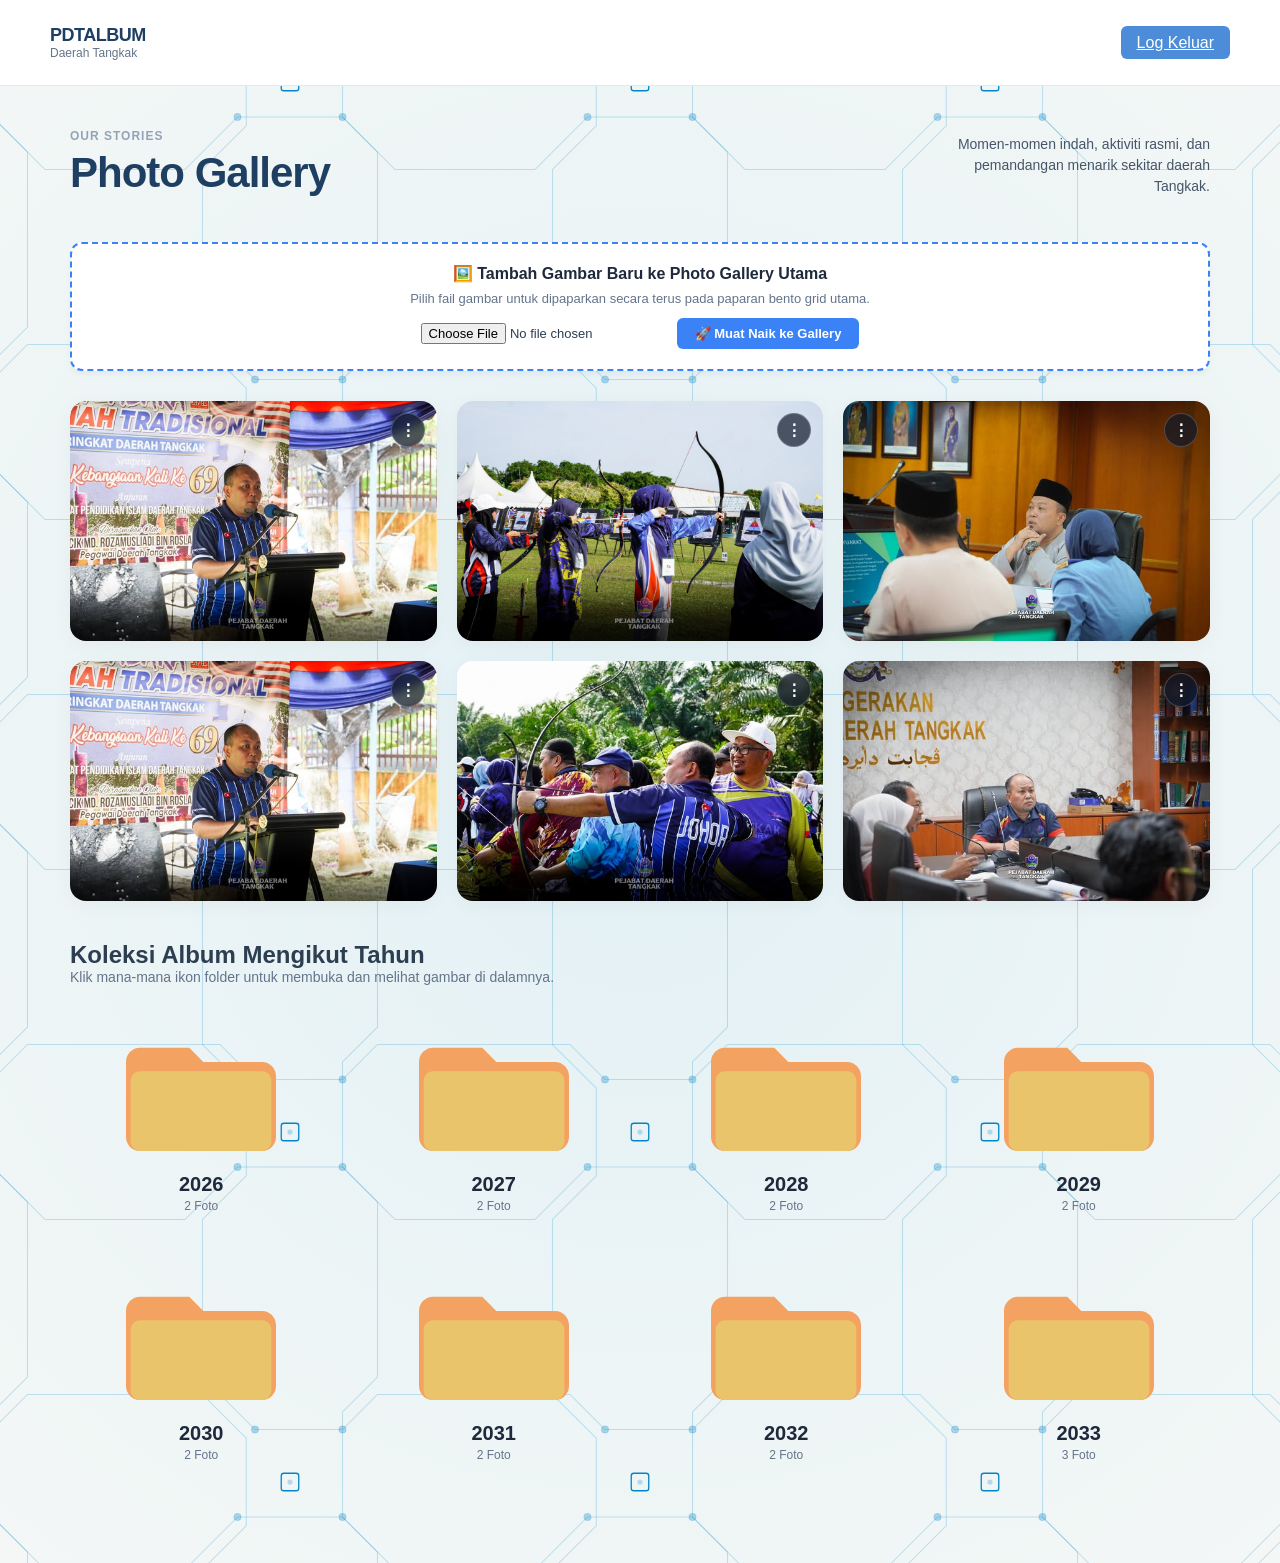
==== album.html @ 4dfd121d "Add files via upload" ====
<!DOCTYPE html>
<html lang="ms">
<head>
    <meta charset="UTF-8">
    <meta name="viewport" content="width=device-width, initial-scale=1.0">
    <title>pdtalbum.com - Photo Gallery</title>
    <link rel="stylesheet" href="css/style.css">
</head>
<body class="gallery-page">

    <!-- Bahagian Header / Navigasi Atas -->
    <header class="gallery-nav">
        <div class="nav-left">
            <span class="brand-name">PDTALBUM</span>
            <span class="nav-location">Daerah Tangkak</span>
        </div>
        <div class="nav-right">
            <a href="index.html" class="logout-link">Log Keluar</a>
        </div>
    </header>

    <!-- Kandungan Utama Galeri -->
    <main class="gallery-container">
        
        <!-- Bahagian Tajuk -->
        <div class="gallery-header-section">
            <div class="header-left">
                <span class="sub-title">OUR STORIES</span>
                <h1>Photo Gallery</h1>
            </div>
            <div class="header-right">
                <p>Momen-momen indah, aktiviti rasmi, dan pemandangan menarik sekitar daerah Tangkak.</p>
            </div>
        </div>
        
        <!-- KOTAK MUAT NAIK UNTUK PHOTO GALLERY UTAMA -->
        <div class="main-upload-container" style="margin-bottom: 30px; background: #ffffff; padding: 20px; border-radius: 12px; border: 2px dashed #3b82f6; text-align: center; box-shadow: 0 4px 6px -1px rgb(0 0 0 / 0.05);">
            <h3 style="margin-bottom: 8px; font-size: 16px; color: #1e293b;">🖼️ Tambah Gambar Baru ke Photo Gallery Utama</h3>
            <p style="font-size: 13px; color: #64748b; margin-bottom: 12px;">Pilih fail gambar untuk dipaparkan secara terus pada paparan bento grid utama.</p>
            
            <div style="display: flex; justify-content: center; align-items: center; gap: 10px; flex-wrap: wrap;">
                <input type="file" id="mainGalleryImageInput" accept="image/*" style="font-size: 13px;">
                <button onclick="uploadToMainGallery()" style="background: #3b82f6; color: white; border: none; padding: 8px 18px; border-radius: 6px; cursor: pointer; font-weight: 600; font-size: 13px;">
                    🚀 Muat Naik ke Gallery
                </button>
            </div>
        </div>

        <!-- 1. SUSUNAN GRID FOTO UTAMA -->
        <div class="bento-grid" id="mainBentoGrid">
            
            <div class="grid-item item-large" style="position: relative;">
                <img src="img/pic4.jpg" alt="Gambar Utama 1" class="gallery-img">
                <div class="image-action-container">
                    <button class="menu-trigger-btn" onclick="toggleActionMenu(event, this)" title="Pilihan">⋮</button>
                    <div class="action-dropdown-menu">
                        <a href="img/pic4.jpg" download="gambar-utama-1.jpg">Muat Turun</a>
                        <button class="delete-option" onclick="this.closest('.grid-item').remove()">Padam</button>
                    </div>
                </div>
            </div>

            <div class="grid-item item-small" style="position: relative;">
                <img src="img/pic2.jpg" alt="Gambar 2" class="gallery-img">
                <div class="image-action-container">
                    <button class="menu-trigger-btn" onclick="toggleActionMenu(event, this)" title="Pilihan">⋮</button>
                    <div class="action-dropdown-menu">
                        <a href="img/pic2.jpg" download="gambar-2.jpg">Muat Turun</a>
                        <button class="delete-option" onclick="this.closest('.grid-item').remove()">Padam</button>
                    </div>
                </div>
            </div>

            <div class="grid-item item-medium" style="position: relative;">
                <img src="img/pic3.jpg" alt="Gambar 3" class="gallery-img">
                <div class="image-action-container">
                    <button class="menu-trigger-btn" onclick="toggleActionMenu(event, this)" title="Pilihan">⋮</button>
                    <div class="action-dropdown-menu">
                        <a href="img/pic3.jpg" download="gambar-3.jpg">Muat Turun</a>
                        <button class="delete-option" onclick="this.closest('.grid-item').remove()">Padam</button>
                    </div>
                </div>
            </div>

            <div class="grid-item item-center-tall" style="position: relative;">
                <img src="img/pic4.jpg" alt="Gambar 4" class="gallery-img">
                <div class="image-action-container">
                    <button class="menu-trigger-btn" onclick="toggleActionMenu(event, this)" title="Pilihan">⋮</button>
                    <div class="action-dropdown-menu">
                        <a href="img/pic4.jpg" download="gambar-4.jpg">Muat Turun</a>
                        <button class="delete-option" onclick="this.closest('.grid-item').remove()">Padam</button>
                    </div>
                </div>
            </div>

            <div class="grid-item item-medium" style="position: relative;">
                <img src="img/pic5.jpg" alt="Gambar 5" class="gallery-img">
                <div class="image-action-container">
                    <button class="menu-trigger-btn" onclick="toggleActionMenu(event, this)" title="Pilihan">⋮</button>
                    <div class="action-dropdown-menu">
                        <a href="img/pic5.jpg" download="gambar-5.jpg">Muat Turun</a>
                        <button class="delete-option" onclick="this.closest('.grid-item').remove()">Padam</button>
                    </div>
                </div>
            </div>

            <div class="grid-item item-wide" style="position: relative;">
                <img src="img/pic6.jpg" alt="Gambar 6" class="gallery-img">
                <div class="image-action-container">
                    <button class="menu-trigger-btn" onclick="toggleActionMenu(event, this)" title="Pilihan">⋮</button>
                    <div class="action-dropdown-menu">
                        <a href="img/pic6.jpg" download="gambar-6.jpg">Muat Turun</a>
                        <button class="delete-option" onclick="this.closest('.grid-item').remove()">Padam</button>
                    </div>
                </div>
            </div>

        </div>

        <!-- 2. BAHAGIAN KOLEKSI FOLDER ALBUM -->
        <div class="folder-section-title" style="margin-top: 40px; margin-bottom: 20px;">
            <h2>Koleksi Album Mengikut Tahun</h2>
            <p style="color: #64748b; font-size: 14px;">Klik mana-mana ikon folder untuk membuka dan melihat gambar di dalamnya.</p>
        </div>

        <div class="folder-grid">
            
            <!-- Folder 2026 -->
            <div class="folder-card" onclick="openFolder('2026', ['img/pic2.jpg', 'img/pic5.jpg'])">
                <div class="folder-graphic">
                    <svg viewBox="0 0 512 512" class="folder-svg">
                        <path d="M464 160H264l-48-48H48c-26.5 0-48 21.5-48 48v256c0 26.5 21.5 48 48 48h416c26.5 0 48-21.5 48-48V208c0-26.5-21.5-48-48-48z" fill="#f4a261"/>
                        <path d="M464 192H48c-17.7 0-32 14.3-32 32v208c0 17.7 14.3 32 32 32h416c17.7 0 32-14.3 32-32V224c0-17.7-14.3-32-32-32z" fill="#e9c46a"/>
                    </svg>
                </div>
                <div class="folder-info">
                    <h3>2026</h3>
                    <span class="photo-badge">2 Foto</span>
                </div>
            </div>

            <!-- Folder 2027 -->
            <div class="folder-card" onclick="openFolder('2027', ['img/pic2.jpg', 'img/pic5.jpg'])">
                <div class="folder-graphic">
                    <svg viewBox="0 0 512 512" class="folder-svg">
                        <path d="M464 160H264l-48-48H48c-26.5 0-48 21.5-48 48v256c0 26.5 21.5 48 48 48h416c26.5 0 48-21.5 48-48V208c0-26.5-21.5-48-48-48z" fill="#f4a261"/>
                        <path d="M464 192H48c-17.7 0-32 14.3-32 32v208c0 17.7 14.3 32 32 32h416c17.7 0 32-14.3 32-32V224c0-17.7-14.3-32-32-32z" fill="#e9c46a"/>
                    </svg>
                </div>
                <div class="folder-info">
                    <h3>2027</h3>
                    <span class="photo-badge">2 Foto</span>
                </div>
            </div>

            <!-- Folder 2028 -->
            <div class="folder-card" onclick="openFolder('2028', ['img/pic6.jpg', 'img/pic3.jpg'])">
                <div class="folder-graphic">
                    <svg viewBox="0 0 512 512" class="folder-svg">
                        <path d="M464 160H264l-48-48H48c-26.5 0-48 21.5-48 48v256c0 26.5 21.5 48 48 48h416c26.5 0 48-21.5 48-48V208c0-26.5-21.5-48-48-48z" fill="#f4a261"/>
                        <path d="M464 192H48c-17.7 0-32 14.3-32 32v208c0 17.7 14.3 32 32 32h416c17.7 0 32-14.3 32-32V224c0-17.7-14.3-32-32-32z" fill="#e9c46a"/>
                    </svg>
                </div>
                <div class="folder-info">
                    <h3>2028</h3>
                    <span class="photo-badge">2 Foto</span>
                </div>
            </div>

            <!-- Folder 2029 -->
            <div class="folder-card" onclick="openFolder('2029', ['img/pic4.jpg', 'img/pic6.jpg'])">
                <div class="folder-graphic">
                    <svg viewBox="0 0 512 512" class="folder-svg">
                        <path d="M464 160H264l-48-48H48c-26.5 0-48 21.5-48 48v256c0 26.5 21.5 48 48 48h416c26.5 0 48-21.5 48-48V208c0-26.5-21.5-48-48-48z" fill="#f4a261"/>
                        <path d="M464 192H48c-17.7 0-32 14.3-32 32v208c0 17.7 14.3 32 32 32h416c17.7 0 32-14.3 32-32V224c0-17.7-14.3-32-32-32z" fill="#e9c46a"/>
                    </svg>
                </div>
                <div class="folder-info">
                    <h3>2029</h3>
                    <span class="photo-badge">2 Foto</span>
                </div>
            </div>

            <!-- Folder 2030 -->
            <div class="folder-card" onclick="openFolder('2030', ['img/pic5.jpg', 'img/pic2.jpg'])">
                <div class="folder-graphic">
                    <svg viewBox="0 0 512 512" class="folder-svg">
                        <path d="M464 160H264l-48-48H48c-26.5 0-48 21.5-48 48v256c0 26.5 21.5 48 48 48h416c26.5 0 48-21.5 48-48V208c0-26.5-21.5-48-48-48z" fill="#f4a261"/>
                        <path d="M464 192H48c-17.7 0-32 14.3-32 32v208c0 17.7 14.3 32 32 32h416c17.7 0 32-14.3 32-32V224c0-17.7-14.3-32-32-32z" fill="#e9c46a"/>
                    </svg>
                </div>
                <div class="folder-info">
                    <h3>2030</h3>
                    <span class="photo-badge">2 Foto</span>
                </div>
            </div>

            <!-- Folder 2031 -->
            <div class="folder-card" onclick="openFolder('2031', ['img/pic3.jpg', 'img/pic4.jpg'])">
                <div class="folder-graphic">
                    <svg viewBox="0 0 512 512" class="folder-svg">
                        <path d="M464 160H264l-48-48H48c-26.5 0-48 21.5-48 48v256c0 26.5 21.5 48 48 48h416c26.5 0 48-21.5 48-48V208c0-26.5-21.5-48-48-48z" fill="#f4a261"/>
                        <path d="M464 192H48c-17.7 0-32 14.3-32 32v208c0 17.7 14.3 32 32 32h416c17.7 0 32-14.3 32-32V224c0-17.7-14.3-32-32-32z" fill="#e9c46a"/>
                    </svg>
                </div>
                <div class="folder-info">
                    <h3>2031</h3>
                    <span class="photo-badge">2 Foto</span>
                </div>
            </div>

            <!-- Folder 2032 -->
            <div class="folder-card" onclick="openFolder('2032', ['img/pic6.jpg', 'img/pic5.jpg'])">
                <div class="folder-graphic">
                    <svg viewBox="0 0 512 512" class="folder-svg">
                        <path d="M464 160H264l-48-48H48c-26.5 0-48 21.5-48 48v256c0 26.5 21.5 48 48 48h416c26.5 0 48-21.5 48-48V208c0-26.5-21.5-48-48-48z" fill="#f4a261"/>
                        <path d="M464 192H48c-17.7 0-32 14.3-32 32v208c0 17.7 14.3 32 32 32h416c17.7 0 32-14.3 32-32V224c0-17.7-14.3-32-32-32z" fill="#e9c46a"/>
                    </svg>
                </div>
                <div class="folder-info">
                    <h3>2032</h3>
                    <span class="photo-badge">2 Foto</span>
                </div>
            </div>

            <!-- Folder 2033 -->
            <div class="folder-card" onclick="openFolder('2033', ['img/pic2.jpg', 'img/pic3.jpg', 'img/pic6.jpg'])">
                <div class="folder-graphic">
                    <svg viewBox="0 0 512 512" class="folder-svg">
                        <path d="M464 160H264l-48-48H48c-26.5 0-48 21.5-48 48v256c0 26.5 21.5 48 48 48h416c26.5 0 48-21.5 48-48V208c0-26.5-21.5-48-48-48z" fill="#f4a261"/>
                        <path d="M464 192H48c-17.7 0-32 14.3-32 32v208c0 17.7 14.3 32 32 32h416c17.7 0 32-14.3 32-32V224c0-17.7-14.3-32-32-32z" fill="#e9c46a"/>
                    </svg>
                </div>
                <div class="folder-info">
                    <h3>2033</h3>
                    <span class="photo-badge">3 Foto</span>
                </div>
            </div>

        </div>

    </main>

    <!-- Pop-up Modal untuk Paparan Isi Dalam Folder -->
    <div id="folderModal" class="modal">
        <div class="modal-content">
            <div class="modal-header">
                <h2 id="modalTitle">Nama Album</h2>
                <span class="close-btn" onclick="closeFolder()">&times;</span>
            </div>
            <div class="modal-body">
                
                <!-- Bahagian Muat Naik Di Dalam Pop-up -->
                <div class="modal-upload-box" style="margin-bottom: 25px; padding: 15px; background: #f8fafc; border-radius: 12px; border: 2px dashed #cbd5e1; text-align: center;">
                    <p style="font-size: 13px; color: #475569; margin-bottom: 8px; font-weight: 500;">Tambah gambar ke album ini:</p>
                    <input type="file" id="modalImageInput" accept="image/*" style="font-size: 13px; margin-bottom: 8px;">
                    <br>
                    <button onclick="uploadToCurrentFolder()" style="background: #0284c7; color: white; border: none; padding: 6px 16px; border-radius: 6px; cursor: pointer; font-weight: 600; font-size: 13px;">Muat Naik ke Album</button>
                </div>

                <!-- Tempat Paparan Senarai Gambar Dalam Folder -->
                <div id="modalImageGrid" class="modal-grid">
                    <!-- Kandungan gambar dimasukkan melalui JavaScript -->
                </div>

            </div>
        </div>
    </div>

    <!-- Pautan Fail JavaScript -->
    <script src="js/script.js"></script>

</body>
</html>
---- css/style.css ----
/* CSS Document */

* {
    box-sizing: border-box;
    margin: 0;
    padding: 0;
    font-family: 'Segoe UI', Tahoma, Geneva, Verdana, sans-serif;
}

body {
    background-color:silver;
    background-image: 
        radial-gradient(circle at 50% 50%, rgba(14, 165, 233, 0.08) 0%, transparent 100%),
        url("data:image/svg+xml,%3Csvg xmlns='http://www.w3.org/2000/svg' width='400' height='400' viewBox='0 0 400 400'%3E%3Cg fill='none' stroke='%230284c7' stroke-opacity='0.22' stroke-width='1.2'%3E%3Cpath d='M0 100 h120 l40 40 h100 l40 -40 h100' /%3E%3Cpath d='M0 300 h80 l60 -60 h120 l60 60 h80' /%3E%3Cpath d='M100 0 v100 l50 50 v100 l-50 50 v100' /%3E%3Cpath d='M300 0 v80 l-40 40 v120 l40 40 v120' /%3E%3Ccircle cx='160' cy='140' r='4' fill='%230284c7' fill-opacity='0.3' /%3E%3Ccircle cx='260' cy='140' r='4' fill='%230284c7' fill-opacity='0.3' /%3E%3Ccircle cx='140' cy='240' r='4' fill='%230284c7' fill-opacity='0.3' /%3E%3Ccircle cx='260' cy='240' r='4' fill='%230284c7' fill-opacity='0.3' /%3E%3C/g%3E%3Cg fill='%230284c7' fill-opacity='0.25'%3E%3Crect x='190' y='190' width='20' height='20' rx='3' fill='none' stroke='%230284c7' stroke-width='1.5' /%3E%3Ccircle cx='200' cy='200' r='3' /%3E%3C/g%3E%3C/svg%3E");
    background-size: auto, 350px 350px;
    background-repeat: repeat;
    background-position: center;
    height: 100vh;
    display: flex;
    justify-content: center;
    align-items: center;
    position: relative;
}

/* ==========================================
   HALAMAN LOG MASUK (LOGIN PAGE)
   ========================================== */
.login-wrapper {
    width: 100%;
    max-width: 850px;
    padding: 20px;
}

/* Kesan Cahaya Berkeliling Kotak Login */
@keyframes borderGlowPulse {
    0% {
        box-shadow: 0 0 10px rgba(0, 162, 232, 0.3), 0 0 20px rgba(0, 162, 232, 0.2), inset 0 0 5px rgba(0, 162, 232, 0.1);
        border-color: rgba(0, 162, 232, 0.5);
    }
    50% {
        box-shadow: 0 0 25px rgba(0, 162, 232, 0.8), 0 0 50px rgba(0, 162, 232, 0.5), 0 0 80px rgba(0, 162, 232, 0.3);
        border-color: rgba(0, 162, 232, 1);
    }
    100% {
        box-shadow: 0 0 10px rgba(0, 162, 232, 0.3), 0 0 20px rgba(0, 162, 232, 0.2), inset 0 0 5px rgba(0, 162, 232, 0.1);
        border-color: rgba(0, 162, 232, 0.5);
    }
}

.login-container {
    background: #ffffff;
    display: flex;
    border-radius: 20px;
    overflow: hidden;
    min-height: 480px;
    border: 2px solid rgba(0, 162, 232, 0.5);
    animation: borderGlowPulse 3s infinite ease-in-out;
}

/* Bahagian Kiri Banner & Animasi Segi Tiga */
.left-banner {
    flex: 1;
    background: #1e3e62;
    position: relative;
    overflow: hidden;
    display: flex;
    justify-content: center;
    align-items: center;
}

.banner-content {
    position: absolute;
    top: 0;
    left: 0;
    width: 100%;
    height: 100%;
    z-index: 1;
}

.banner-image {
    width: 100%;
    height: 100%;
    object-fit: cover;
    opacity: 0;
    animation: fadeInImage 1s ease-out 0.3s forwards;
}

[class^="shape-shadow-"] {
    position: absolute;
    top: 0;
    left: 0;
    width: 100%;
    height: 100%;
    z-index: 5;
    background-color: rgba(0, 0, 0, 0.4);
    filter: blur(8px);
    opacity: 0;
    animation: fadeInShadow 1s ease-out 0.3s forwards;
}

.shape-shadow-1 {
    clip-path: polygon(0 0, 100% 0, 0 100%);
    animation: slideOutTopShadow 1.5s cubic-bezier(0.23, 1, 0.32, 1) forwards;
}

.shape-shadow-2 {
    clip-path: polygon(100% 0, 100% 100%, 0 100%);
    animation: slideOutBottomShadow 1.5s cubic-bezier(0.23, 1, 0.32, 1) forwards;
}

.shape-triangle-top {
    position: absolute;
    top: 0;
    left: 0;
    width: 100%;
    height: 100%;
    z-index: 10;
    background: linear-gradient(135deg, #00b4d8 0%, #1e3e62 80%);
    clip-path: polygon(0 0, 100% 0, 0 100%);
    animation: slideOutTop 1.5s cubic-bezier(0.23, 1, 0.32, 1) forwards;
}

.shape-triangle-bottom {
    position: absolute;
    top: 0;
    left: 0;
    width: 100%;
    height: 100%;
    z-index: 10;
    background: linear-gradient(45deg, #0077b6 0%, #03045e 80%);
    clip-path: polygon(100% 0, 100% 100%, 0 100%);
    animation: slideOutBottom 1.5s cubic-bezier(0.23, 1, 0.32, 1) forwards;
}

/* Keyframes Animasi Banner Kiri */
@keyframes slideOutTop {
    to { transform: translate(-15px, -15px); clip-path: polygon(0 0, 42% 0, 0 42%); }
}

@keyframes slideOutBottom {
    to { transform: translate(15px, 15px); clip-path: polygon(42% 100%, 100% 100%, 100% 42%); }
}

@keyframes slideOutTopShadow {
    to { transform: translate(-10px, -10px); clip-path: polygon(0 0, 42% 0, 0 42%); }
}

@keyframes slideOutBottomShadow {
    to { transform: translate(10px, 10px); clip-path: polygon(58% 100%, 100% 100%, 100% 58%); }
}

@keyframes fadeInImage {
    to { opacity: 1; }
}

@keyframes fadeInShadow {
    to { opacity: 1; }
}

/* Bahagian Kanan Borang Log Masuk */
.right-form-section {
    flex: 1.1;
    padding: 50px 40px;
    display: flex;
    flex-direction: column;
    justify-content: center;
    align-items: center;
    background: #ffffff;
}

.form-logo {
    width: 75px;
    height: 75px;
    background: #f8f9fa;
    border-radius: 50%;
    display: flex;
    justify-content: center;
    align-items: center;
    box-shadow: 0 5px 15px rgba(0, 0, 0, 0.08);
    margin-bottom: 60px;
    border: 2px solid #e2e8f0;
}

.form-logo img {
    width: 100px;
    height: auto;
    object-fit: contain;
}

.modern-form {
    width: 100%;
    max-width: 320px;
}

.input-box {
    position: relative;
    margin-bottom: 25px;
    border-bottom: 2px solid #cbd5e1;
    display: flex;
    align-items: center;
    transition: border-color 0.3s;
}

.input-box:focus-within {
    border-color: #0077b6;
}

.input-icon {
    font-size: 16px;
    margin-right: 10px;
    color: #64748b;
}

.input-box input {
    width: 100%;
    padding: 10px 0;
    border: none;
    outline: none;
    font-size: 15px;
    color: #1e293b;
    background: transparent;
}

.input-box input::placeholder {
    color: #94a3b8;
    letter-spacing: 0.5px;
}

.login-btn {
    width: 100%;
    padding: 12px;
    background: linear-gradient(135deg, #0077b6, #03045e);
    border: none;
    border-radius: 25px;
    color: #ffffff;
    font-size: 15px;
    font-weight: bold;
    letter-spacing: 1px;
    cursor: pointer;
    box-shadow: 0 4px 12px rgba(0, 119, 182, 0.3);
    transition: all 0.3s ease;
    margin-top: 10px;
}

.login-btn:hover {
    background: linear-gradient(135deg, #00b4d8, #0077b6);
    box-shadow: 0 6px 15px rgba(0, 180, 216, 0.4);
    transform: translateY(-2px);
}


/* ==========================================
   HALAMAN ALBUM / GALERI (GALLERY PAGE)
   ========================================== */
body.gallery-page {
    background-color: #f4f7f6;
    color: #2c3e50;
    display: block;
    height: auto;
    min-height: 100vh;
    padding-bottom: 50px;
}

.gallery-nav {
    display: flex;
    justify-content: space-between;
    align-items: center;
    padding: 25px 50px;
    background: #ffffff;
    border-bottom: 1px solid #e2e8f0;
}

.nav-left {
    display: flex;
    flex-direction: column;
}

.brand-name {
    font-weight: bold;
    font-size: 18px;
    letter-spacing: -0.5px;
    color: #1e3e62;
}

.nav-location {
    font-size: 12px;
    color: #64748b;
}

.nav-links {
    display: flex;
    align-items: center;
    gap: 30px;
}

.nav-links a {
    text-decoration: none;
    color: #475569;
    font-size: 14px;
    font-weight: 500;
    transition: color 0.2s;
}

.nav-links a:hover, .nav-links a.active {
    color: #0077b6;
}

.logout-link {
    background:#4C8CD9;
    color: white !important;
    padding: 8px 16px;
    border-radius: 6px;
    transition: background 0.3s;
}

.logout-link:hover {
    background: #334155;
}

.gallery-container {
    max-width: 1200px;
    margin: 40px auto;
    padding: 0 30px;
}

.gallery-header-section {
    display: flex;
    justify-content: space-between;
    align-items: flex-end;
    margin-bottom: 45px;
}

.sub-title {
    font-size: 12px;
    text-transform: uppercase;
    letter-spacing: 1px;
    color: #94a3b8;
    font-weight: 600;
}

.gallery-header-section h1 {
    font-size: 42px;
    font-weight: 800;
    color: #1e3e62; /* Ditukar daripada cadetblue kepada biru gelap agar lebih jelas */
    letter-spacing: -1px;
    margin-top: 5px;
}

.header-right p {
    max-width: 280px;
    font-size: 14px;
    color: #475569; /* Ditukar agar mudah dibaca */
    line-height: 1.5;
    text-align: right;
}

/* Bento Grid Gallery */
.bento-grid {
    display: grid;
    grid-template-columns: repeat(3, 1fr);
    grid-auto-rows: 240px;
    gap: 20px;
}

.grid-item {
    background: #ffffff;
    border-radius: 16px;
    overflow: hidden;
    box-shadow: 0 4px 20px rgba(0, 0, 0, 0.04);
    transition: transform 0.3s ease, box-shadow 0.3s ease;
    position: relative;
}

.grid-item:hover {
    transform: translateY(-4px);
    box-shadow: 0 10px 30px rgba(0, 0, 0, 0.08);
}

.gallery-img {
    width: 100%;
    height: 100%;
    object-fit: cover;
    display: block;
    transition: transform 0.4s ease;
}

.grid-item:hover .gallery-img {
    transform: scale(1.05);
}

.download-btn {
    position: absolute;
    bottom: 15px;
    right: 15px;
    background: rgba(15, 23, 42, 0.75); /* Warna gelap separa telus yang elegan */
    backdrop-filter: blur(6px); /* Kesan kabur moden di belakang butang */
    color: #ffffff;
    padding: 8px 16px;
    border-radius: 8px;
    text-decoration: none;
    font-size: 13px;
    font-weight: 500;
    letter-spacing: 0.3px;
    border: 1px solid rgba(255, 255, 255, 0.15);
    box-shadow: 0 4px 12px rgba(0, 0, 0, 0.15);
    transition: all 0.3s ease;
    z-index: 10;
}

.download-btn:hover {
    background: rgba(15, 23, 42, 0.95);
    transform: translateY(-2px); /* Kesan terapung sedikit apabila tetikus melintas */
    box-shadow: 0 6px 16px rgba(0, 0, 0, 0.25);
    border-color: rgba(255, 255, 255, 0.3);
}

/* Folder Album Grid */
.folder-grid {
    display: grid;
    grid-template-columns: repeat(auto-fill, minmax(250px, 1fr));
    gap: 30px;
    margin-top: 20px;
}

.folder-card {
    background: transparent !important;
    border: none !important;
    box-shadow: none !important;
    padding: 10px !important;
    display: flex;
    flex-direction: column;
    align-items: center;
    cursor: pointer;
    transition: transform 0.2s ease;
    text-decoration: none;
}

.folder-card:hover {
    transform: translateY(-8px);
}

.folder-graphic {
    width: 200px;
    height: 150px;
    display: flex;
    justify-content: center;
    align-items: center;
    margin-bottom: 8px;
    transition: transform 0.3s ease;
}

.folder-svg {
    width: 100%;
    height: 100%;
}

.folder-info {
    text-align: center;
}

.folder-info h3 {
    margin: 0;
    font-size: 20px;
    color: #1e293b;
    font-weight: 600;
}

.photo-badge {
    font-size: 12px;
    color: #64748b;
}

.folder-card:hover .folder-graphic {
    transform: scale(1.1) translateY(-6px);
}

/* ==========================================
   POP-UP MODAL
   ========================================== */
.modal {
    display: none;
    position: fixed;
    top: 0;
    left: 0;
    width: 100%;
    height: 100%;
    background: rgba(15, 23, 42, 0.75);
    backdrop-filter: blur(6px);
    z-index: 1000;
    justify-content: center;
    align-items: center;
    padding: 20px;
}

.modal-content {
    background: #ffffff;
    width: 100%;
    max-width: 900px;
    max-height: 85vh;
    border-radius: 20px;
    overflow: hidden;
    display: flex;
    flex-direction: column;
    box-shadow: 0 25px 50px rgba(0, 0, 0, 0.3);
    animation: popUp 0.3s ease-out;
}

@keyframes popUp {
    from { transform: scale(0.85); opacity: 0; }
    to { transform: scale(1); opacity: 1; }
}

.modal-header {
    padding: 20px 25px;
    background: #03045e;
    color: #ffffff;
    display: flex;
    justify-content: space-between;
    align-items: center;
}

.modal-header h2 {
    font-size: 20px;
}

.close-btn {
    font-size: 30px;
    cursor: pointer;
    color: #94a3b8;
    transition: color 0.2s;
}

.close-btn:hover {
    color: #ffffff;
}

.modal-body {
    padding: 25px;
    overflow-y: auto;
}

.modal-grid {
    display: grid;
    grid-template-columns: repeat(auto-fill, minmax(240px, 1fr));
    gap: 15px;
}

.modal-img-card {
    position: relative;
    border-radius: 12px;
    overflow: hidden;
    height: 180px;
    box-shadow: 0 4px 10px rgba(0,0,0,0.1);
}

.modal-img-card img {
    width: 100%;
    height: 100%;
    object-fit: cover;
}

/* --- Kesan Cahaya Berkeliling & Latar Belakang Grafik --- */

/* Animasi garis cahaya mengelilingi kotak borang */
@keyframes borderGlow {
    0% {
        box-shadow: 0 0 5px rgba(0, 150, 255, 0.3), 
                    0 0 10px rgba(0, 150, 255, 0.2),
                    inset 0 0 5px rgba(0, 150, 255, 0.1);
        border-color: rgba(0, 150, 255, 0.4);
    }
    50% {
        box-shadow: 0 0 20px rgba(0, 162, 232, 0.8), 
                    0 0 40px rgba(0, 162, 232, 0.5),
                    0 0 60px rgba(0, 162, 232, 0.3);
        border-color: rgba(0, 162, 232, 1);
    }
    100% {
        box-shadow: 0 0 5px rgba(0, 150, 255, 0.3), 
                    0 0 10px rgba(0, 150, 255, 0.2),
                    inset 0 0 5px rgba(0, 150, 255, 0.1);
        border-color: rgba(0, 150, 255, 0.4);
    }
}

/* Kelas untuk kotak borang utama (Login Card) */
.login-card {
    position: relative;
    border: 2px solid rgba(0, 162, 232, 0.4);
    animation: borderGlow 3s infinite ease-in-out;
    /* Pastikan sifat asal kekal (background putih, border-radius, dsb) */
    background: #ffffff;
    border-radius: 20px;
    overflow: hidden;
}

/* Animasi kelipan garis pada latar belakang berunsur grafik (Tech Grid/Lines) */
@keyframes bgLineGlow {
    0%, 100% {
        opacity: 0.3;
        filter: drop-shadow(0 0 2px rgba(0, 162, 232, 0.2));
    }
    50% {
        opacity: 0.9;
        filter: drop-shadow(0 0 8px rgba(0, 162, 232, 0.8)) drop-shadow(0 0 15px rgba(0, 162, 232, 0.5));
    }
}

/* Sasaran pada elemen latar belakang grafik anda (ubah selector mengikut class background anda, cth: .bg-pattern atau .tech-background) */
body.login-page, .bg-graphic-pattern {
    position: relative;
}

/* Jika latar belakang menggunakan SVG atau elemen garis grafik */
.bg-graphic-pattern path, .bg-graphic-pattern line, .tech-grid-line {
    animation: bgLineGlow 4s infinite ease-in-out;
}

/* --- 1. Kesan Garis Cahaya Mengelilingi Kotak Form (.login-container) --- */
@keyframes borderGlowPulse {
    0% {
        box-shadow: 0 0 10px rgba(0, 162, 232, 0.3), 
                    0 0 20px rgba(0, 162, 232, 0.2), 
                    inset 0 0 5px rgba(0, 162, 232, 0.1);
        border-color: rgba(0, 162, 232, 0.5);
    }
    50% {
        box-shadow: 0 0 25px rgba(0, 162, 232, 0.8), 
                    0 0 50px rgba(0, 162, 232, 0.5), 
                    0 0 80px rgba(0, 162, 232, 0.3);
        border-color: rgba(0, 162, 232, 1);
    }
    100% {
        box-shadow: 0 0 10px rgba(0, 162, 232, 0.3), 
                    0 0 20px rgba(0, 162, 232, 0.2), 
                    inset 0 0 5px rgba(0, 162, 232, 0.1);
        border-color: rgba(0, 162, 232, 0.5);
    }
}

.login-container {
    border: 2px solid rgba(0, 162, 232, 0.5);
    animation: borderGlowPulse 3s infinite ease-in-out;
    border-radius: 20px; /* Pastikan sudut melengkung selari dengan rekaan asal */
    overflow: hidden;    /* Mengelakkan elemen anak terkeluar dari sempadan border */
}


/* --- 2. Kesan Cahaya pada Garis Latar Belakang (Background Graphic) --- */
@keyframes bgGlowEffect {
    0%, 100% {
        opacity: 0.4;
        filter: drop-shadow(0 0 2px rgba(0, 162, 232, 0.3));
    }
    50% {
        opacity: 1;
        filter: drop-shadow(0 0 10px rgba(0, 162, 232, 0.8)) 
                drop-shadow(0 0 20px rgba(0, 162, 232, 0.5));
    }
}

/* Sasaran pada elemen latar belakang badan (atau kelas corak grafik anda) */
body {
    position: relative;
}

/* Jika background anda menggunakan SVG, elemen path, atau garis kelas tertentu */
body svg path, body .bg-graphic-line, body .shape-bg {
    animation: bgGlowEffect 4s infinite ease-in-out;
}

/* Kontena untuk meletakkan butang 3 titik pada sudut gambar */
.image-action-container {
    position: absolute;
    top: 12px;
    right: 12px;
    z-index: 20;
}

/* Butang 3 Titik Bertindih */
.menu-trigger-btn {
    background: rgba(15, 23, 42, 0.7);
    color: #ffffff;
    border: 1px solid rgba(255, 255, 255, 0.2);
    width: 34px;
    height: 34px;
    border-radius: 50%;
    font-size: 16px;
    font-weight: bold;
    cursor: pointer;
    display: flex;
    align-items: center;
    justify-content: center;
    backdrop-filter: blur(4px);
    transition: all 0.2s ease;
}

.menu-trigger-btn:hover {
    background: rgba(15, 23, 42, 0.95);
    transform: scale(1.05);
}

/* Kotak Menu Pilihan (Dropdown) */
.action-dropdown-menu {
    display: none;
    position: absolute;
    right: 0;
    top: 42px;
    background: #ffffff;
    border-radius: 8px;
    box-shadow: 0 10px 25px rgba(0, 0, 0, 0.15);
    width: 130px;
    overflow: hidden;
    z-index: 30;
    border: 1px solid #e2e8f0;
    animation: fadeInMenu 0.2s ease;
}

.action-dropdown-menu.show {
    display: block;
}

/* Pilihan di dalam menu */
.action-dropdown-menu a,
.action-dropdown-menu button {
    display: block;
    width: 100%;
    padding: 10px 14px;
    text-align: left;
    background: none;
    border: none;
    font-size: 13px;
    color: #1e293b;
    text-decoration: none;
    cursor: pointer;
    transition: background 0.15s;
}

.action-dropdown-menu a:hover,
.action-dropdown-menu button:hover {
    background: #f1f5f9;
}

.action-dropdown-menu button.delete-option {
    color: #ef4444; /* Warna merah untuk pilihan padam */
    border-top: 1px solid #f1f5f9;
}

@keyframes fadeInMenu {
    from { opacity: 0; transform: translateY(-5px); }
    to { opacity: 1; transform: translateY(0); }
}

/* Kontena untuk meletakkan butang 3 titik */
.image-action-container {
    position: absolute;
    top: 12px;
    right: 12px;
    z-index: 20;
}

/* Butang 3 Titik Bertindih */
.menu-trigger-btn {
    background: rgba(15, 23, 42, 0.7);
    color: #ffffff;
    border: 1px solid rgba(255, 255, 255, 0.2);
    width: 34px;
    height: 34px;
    border-radius: 50%;
    font-size: 16px;
    font-weight: bold;
    cursor: pointer;
    display: flex;
    align-items: center;
    justify-content: center;
    backdrop-filter: blur(4px);
    transition: all 0.2s ease;
}

.menu-trigger-btn:hover {
    background: rgba(15, 23, 42, 0.95);
    transform: scale(1.05);
}

/* Kotak Menu Pilihan (Dropdown) */
.action-dropdown-menu {
    display: none;
    position: absolute;
    right: 0;
    top: 42px;
    background: #ffffff;
    border-radius: 8px;
    box-shadow: 0 10px 25px rgba(0, 0, 0, 0.15);
    width: 130px;
    overflow: hidden;
    z-index: 30;
    border: 1px solid #e2e8f0;
}

.action-dropdown-menu.show {
    display: block;
}

/* Pilihan di dalam menu */
.action-dropdown-menu a,
.action-dropdown-menu button {
    display: block;
    width: 100%;
    padding: 10px 14px;
    text-align: left;
    background: none;
    border: none;
    font-size: 13px;
    color: #1e293b;
    text-decoration: none;
    cursor: pointer;
    transition: background 0.15s;
}

.action-dropdown-menu a:hover,
.action-dropdown-menu button:hover {
    background: #f1f5f9;
}

.action-dropdown-menu button.delete-option {
    color: #ef4444;
    border-top: 1px solid #f1f5f9;
}
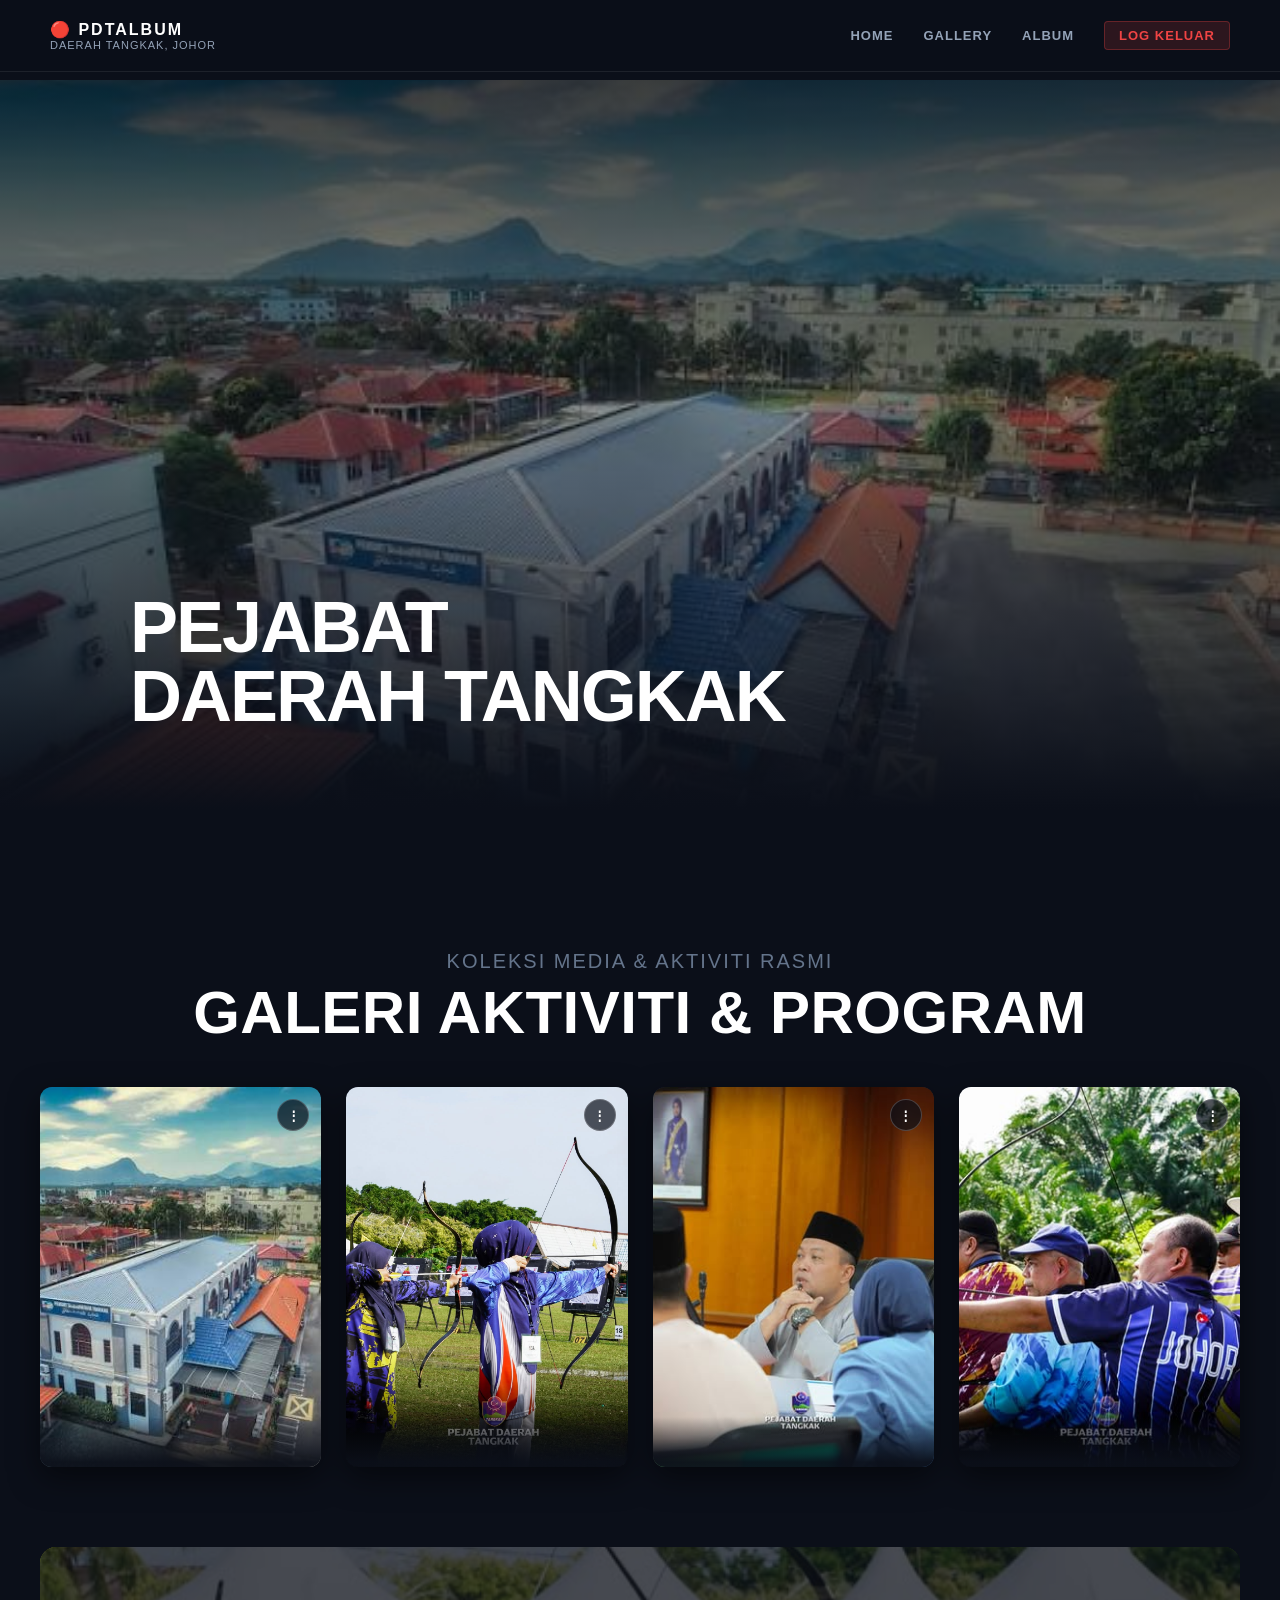
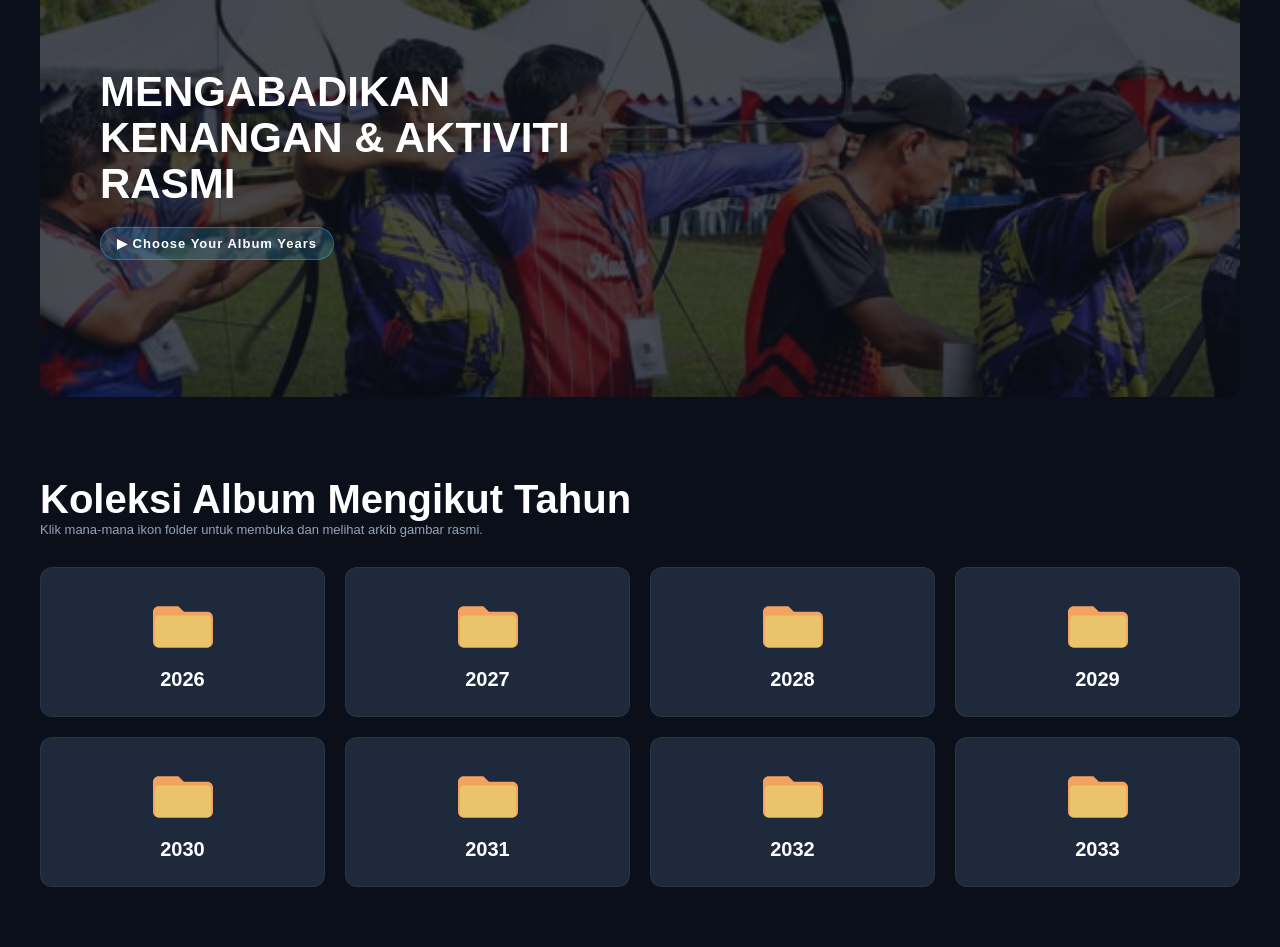
==== commit a85e58c0: "Add files via upload" ====
--- a/album.html
+++ b/album.html
@@ -3,245 +3,204 @@
 <head>
     <meta charset="UTF-8">
     <meta name="viewport" content="width=device-width, initial-scale=1.0">
-    <title>pdtalbum.com - Photo Gallery</title>
+    <title>PDTALBUM - Daerah Tangkak</title>
     <link rel="stylesheet" href="css/style.css">
 </head>
 <body class="gallery-page">
 
-    <!-- Bahagian Header / Navigasi Atas -->
+    <!-- 1. NAV BAR (Beroperasi secara bebas dan kekal fixed di atas) -->
     <header class="gallery-nav">
         <div class="nav-left">
-            <span class="brand-name">PDTALBUM</span>
-            <span class="nav-location">Daerah Tangkak</span>
+            <span class="brand-name">🔴 PDTALBUM</span>
+            <span class="nav-location">Daerah Tangkak, Johor</span>
         </div>
-        <div class="nav-right">
-            <a href="index.html" class="logout-link">Log Keluar</a>
-        </div>
+        <nav class="nav-categories">
+            <a href="#hero">home</a>
+            <a href="#destinations">gallery</a>
+            <a href="#albums">album</a>
+            <a href="index.html" class="logout-btn">Log Keluar</a>
+        </nav>
     </header>
 
-    <!-- Kandungan Utama Galeri -->
-    <main class="gallery-container">
-        
-        <!-- Bahagian Tajuk -->
-        <div class="gallery-header-section">
-            <div class="header-left">
-                <span class="sub-title">OUR STORIES</span>
-                <h1>Photo Gallery</h1>
+    <!-- 2. KANDUNGAN UTAMA (Bahagian inilah yang diletakkan animasi naik dari bawah) -->
+    <div class="gallery-main-content">
+
+        <!-- Bahagian Utama / Hero Section -->
+        <section id="hero" class="hero-section">
+            <div class="hero-overlay"></div>
+            <div class="hero-content">
+                <h1 class="hero-title">PEJABAT<br>DAERAH TANGKAK</h1>
+                <div class="hero-details"></div>
             </div>
-            <div class="header-right">
-                <p>Momen-momen indah, aktiviti rasmi, dan pemandangan menarik sekitar daerah Tangkak.</p>
-            </div>
-        </div>
-        
-        <!-- KOTAK MUAT NAIK UNTUK PHOTO GALLERY UTAMA -->
-        <div class="main-upload-container" style="margin-bottom: 30px; background: #ffffff; padding: 20px; border-radius: 12px; border: 2px dashed #3b82f6; text-align: center; box-shadow: 0 4px 6px -1px rgb(0 0 0 / 0.05);">
-            <h3 style="margin-bottom: 8px; font-size: 16px; color: #1e293b;">🖼️ Tambah Gambar Baru ke Photo Gallery Utama</h3>
-            <p style="font-size: 13px; color: #64748b; margin-bottom: 12px;">Pilih fail gambar untuk dipaparkan secara terus pada paparan bento grid utama.</p>
+        </section>
+
+        <!-- Kandungan Galeri Utama -->
+        <main class="gallery-container">
             
-            <div style="display: flex; justify-content: center; align-items: center; gap: 10px; flex-wrap: wrap;">
-                <input type="file" id="mainGalleryImageInput" accept="image/*" style="font-size: 13px;">
-                <button onclick="uploadToMainGallery()" style="background: #3b82f6; color: white; border: none; padding: 8px 18px; border-radius: 6px; cursor: pointer; font-weight: 600; font-size: 13px;">
-                    🚀 Muat Naik ke Gallery
-                </button>
-            </div>
-        </div>
-
-        <!-- 1. SUSUNAN GRID FOTO UTAMA -->
-        <div class="bento-grid" id="mainBentoGrid">
-            
-            <div class="grid-item item-large" style="position: relative;">
-                <img src="img/pic4.jpg" alt="Gambar Utama 1" class="gallery-img">
-                <div class="image-action-container">
-                    <button class="menu-trigger-btn" onclick="toggleActionMenu(event, this)" title="Pilihan">⋮</button>
-                    <div class="action-dropdown-menu">
-                        <a href="img/pic4.jpg" download="gambar-utama-1.jpg">Muat Turun</a>
-                        <button class="delete-option" onclick="this.closest('.grid-item').remove()">Padam</button>
-                    </div>
-                </div>
-            </div>
-
-            <div class="grid-item item-small" style="position: relative;">
-                <img src="img/pic2.jpg" alt="Gambar 2" class="gallery-img">
-                <div class="image-action-container">
-                    <button class="menu-trigger-btn" onclick="toggleActionMenu(event, this)" title="Pilihan">⋮</button>
-                    <div class="action-dropdown-menu">
-                        <a href="img/pic2.jpg" download="gambar-2.jpg">Muat Turun</a>
-                        <button class="delete-option" onclick="this.closest('.grid-item').remove()">Padam</button>
-                    </div>
-                </div>
-            </div>
-
-            <div class="grid-item item-medium" style="position: relative;">
-                <img src="img/pic3.jpg" alt="Gambar 3" class="gallery-img">
-                <div class="image-action-container">
-                    <button class="menu-trigger-btn" onclick="toggleActionMenu(event, this)" title="Pilihan">⋮</button>
-                    <div class="action-dropdown-menu">
-                        <a href="img/pic3.jpg" download="gambar-3.jpg">Muat Turun</a>
-                        <button class="delete-option" onclick="this.closest('.grid-item').remove()">Padam</button>
-                    </div>
-                </div>
-            </div>
-
-            <div class="grid-item item-center-tall" style="position: relative;">
-                <img src="img/pic4.jpg" alt="Gambar 4" class="gallery-img">
-                <div class="image-action-container">
-                    <button class="menu-trigger-btn" onclick="toggleActionMenu(event, this)" title="Pilihan">⋮</button>
-                    <div class="action-dropdown-menu">
-                        <a href="img/pic4.jpg" download="gambar-4.jpg">Muat Turun</a>
-                        <button class="delete-option" onclick="this.closest('.grid-item').remove()">Padam</button>
-                    </div>
-                </div>
-            </div>
-
-            <div class="grid-item item-medium" style="position: relative;">
-                <img src="img/pic5.jpg" alt="Gambar 5" class="gallery-img">
-                <div class="image-action-container">
-                    <button class="menu-trigger-btn" onclick="toggleActionMenu(event, this)" title="Pilihan">⋮</button>
-                    <div class="action-dropdown-menu">
-                        <a href="img/pic5.jpg" download="gambar-5.jpg">Muat Turun</a>
-                        <button class="delete-option" onclick="this.closest('.grid-item').remove()">Padam</button>
-                    </div>
-                </div>
-            </div>
-
-            <div class="grid-item item-wide" style="position: relative;">
-                <img src="img/pic6.jpg" alt="Gambar 6" class="gallery-img">
-                <div class="image-action-container">
-                    <button class="menu-trigger-btn" onclick="toggleActionMenu(event, this)" title="Pilihan">⋮</button>
-                    <div class="action-dropdown-menu">
-                        <a href="img/pic6.jpg" download="gambar-6.jpg">Muat Turun</a>
-                        <button class="delete-option" onclick="this.closest('.grid-item').remove()">Padam</button>
-                    </div>
-                </div>
-            </div>
-
-        </div>
-
-        <!-- 2. BAHAGIAN KOLEKSI FOLDER ALBUM -->
-        <div class="folder-section-title" style="margin-top: 40px; margin-bottom: 20px;">
-            <h2>Koleksi Album Mengikut Tahun</h2>
-            <p style="color: #64748b; font-size: 14px;">Klik mana-mana ikon folder untuk membuka dan melihat gambar di dalamnya.</p>
-        </div>
-
-        <div class="folder-grid">
-            
-            <!-- Folder 2026 -->
-            <div class="folder-card" onclick="openFolder('2026', ['img/pic2.jpg', 'img/pic5.jpg'])">
-                <div class="folder-graphic">
-                    <svg viewBox="0 0 512 512" class="folder-svg">
-                        <path d="M464 160H264l-48-48H48c-26.5 0-48 21.5-48 48v256c0 26.5 21.5 48 48 48h416c26.5 0 48-21.5 48-48V208c0-26.5-21.5-48-48-48z" fill="#f4a261"/>
-                        <path d="M464 192H48c-17.7 0-32 14.3-32 32v208c0 17.7 14.3 32 32 32h416c17.7 0 32-14.3 32-32V224c0-17.7-14.3-32-32-32z" fill="#e9c46a"/>
-                    </svg>
-                </div>
-                <div class="folder-info">
-                    <h3>2026</h3>
-                    <span class="photo-badge">2 Foto</span>
-                </div>
-            </div>
-
-            <!-- Folder 2027 -->
-            <div class="folder-card" onclick="openFolder('2027', ['img/pic2.jpg', 'img/pic5.jpg'])">
-                <div class="folder-graphic">
-                    <svg viewBox="0 0 512 512" class="folder-svg">
-                        <path d="M464 160H264l-48-48H48c-26.5 0-48 21.5-48 48v256c0 26.5 21.5 48 48 48h416c26.5 0 48-21.5 48-48V208c0-26.5-21.5-48-48-48z" fill="#f4a261"/>
-                        <path d="M464 192H48c-17.7 0-32 14.3-32 32v208c0 17.7 14.3 32 32 32h416c17.7 0 32-14.3 32-32V224c0-17.7-14.3-32-32-32z" fill="#e9c46a"/>
-                    </svg>
-                </div>
-                <div class="folder-info">
-                    <h3>2027</h3>
-                    <span class="photo-badge">2 Foto</span>
-                </div>
-            </div>
-
-            <!-- Folder 2028 -->
-            <div class="folder-card" onclick="openFolder('2028', ['img/pic6.jpg', 'img/pic3.jpg'])">
-                <div class="folder-graphic">
-                    <svg viewBox="0 0 512 512" class="folder-svg">
-                        <path d="M464 160H264l-48-48H48c-26.5 0-48 21.5-48 48v256c0 26.5 21.5 48 48 48h416c26.5 0 48-21.5 48-48V208c0-26.5-21.5-48-48-48z" fill="#f4a261"/>
-                        <path d="M464 192H48c-17.7 0-32 14.3-32 32v208c0 17.7 14.3 32 32 32h416c17.7 0 32-14.3 32-32V224c0-17.7-14.3-32-32-32z" fill="#e9c46a"/>
-                    </svg>
-                </div>
-                <div class="folder-info">
-                    <h3>2028</h3>
-                    <span class="photo-badge">2 Foto</span>
-                </div>
-            </div>
-
-            <!-- Folder 2029 -->
-            <div class="folder-card" onclick="openFolder('2029', ['img/pic4.jpg', 'img/pic6.jpg'])">
-                <div class="folder-graphic">
-                    <svg viewBox="0 0 512 512" class="folder-svg">
-                        <path d="M464 160H264l-48-48H48c-26.5 0-48 21.5-48 48v256c0 26.5 21.5 48 48 48h416c26.5 0 48-21.5 48-48V208c0-26.5-21.5-48-48-48z" fill="#f4a261"/>
-                        <path d="M464 192H48c-17.7 0-32 14.3-32 32v208c0 17.7 14.3 32 32 32h416c17.7 0 32-14.3 32-32V224c0-17.7-14.3-32-32-32z" fill="#e9c46a"/>
-                    </svg>
-                </div>
-                <div class="folder-info">
-                    <h3>2029</h3>
-                    <span class="photo-badge">2 Foto</span>
-                </div>
-            </div>
-
-            <!-- Folder 2030 -->
-            <div class="folder-card" onclick="openFolder('2030', ['img/pic5.jpg', 'img/pic2.jpg'])">
-                <div class="folder-graphic">
-                    <svg viewBox="0 0 512 512" class="folder-svg">
-                        <path d="M464 160H264l-48-48H48c-26.5 0-48 21.5-48 48v256c0 26.5 21.5 48 48 48h416c26.5 0 48-21.5 48-48V208c0-26.5-21.5-48-48-48z" fill="#f4a261"/>
-                        <path d="M464 192H48c-17.7 0-32 14.3-32 32v208c0 17.7 14.3 32 32 32h416c17.7 0 32-14.3 32-32V224c0-17.7-14.3-32-32-32z" fill="#e9c46a"/>
-                    </svg>
-                </div>
-                <div class="folder-info">
-                    <h3>2030</h3>
-                    <span class="photo-badge">2 Foto</span>
-                </div>
-            </div>
-
-            <!-- Folder 2031 -->
-            <div class="folder-card" onclick="openFolder('2031', ['img/pic3.jpg', 'img/pic4.jpg'])">
-                <div class="folder-graphic">
-                    <svg viewBox="0 0 512 512" class="folder-svg">
-                        <path d="M464 160H264l-48-48H48c-26.5 0-48 21.5-48 48v256c0 26.5 21.5 48 48 48h416c26.5 0 48-21.5 48-48V208c0-26.5-21.5-48-48-48z" fill="#f4a261"/>
-                        <path d="M464 192H48c-17.7 0-32 14.3-32 32v208c0 17.7 14.3 32 32 32h416c17.7 0 32-14.3 32-32V224c0-17.7-14.3-32-32-32z" fill="#e9c46a"/>
-                    </svg>
-                </div>
-                <div class="folder-info">
-                    <h3>2031</h3>
-                    <span class="photo-badge">2 Foto</span>
-                </div>
-            </div>
-
-            <!-- Folder 2032 -->
-            <div class="folder-card" onclick="openFolder('2032', ['img/pic6.jpg', 'img/pic5.jpg'])">
-                <div class="folder-graphic">
-                    <svg viewBox="0 0 512 512" class="folder-svg">
-                        <path d="M464 160H264l-48-48H48c-26.5 0-48 21.5-48 48v256c0 26.5 21.5 48 48 48h416c26.5 0 48-21.5 48-48V208c0-26.5-21.5-48-48-48z" fill="#f4a261"/>
-                        <path d="M464 192H48c-17.7 0-32 14.3-32 32v208c0 17.7 14.3 32 32 32h416c17.7 0 32-14.3 32-32V224c0-17.7-14.3-32-32-32z" fill="#e9c46a"/>
-                    </svg>
-                </div>
-                <div class="folder-info">
-                    <h3>2032</h3>
-                    <span class="photo-badge">2 Foto</span>
-                </div>
-            </div>
-
-            <!-- Folder 2033 -->
-            <div class="folder-card" onclick="openFolder('2033', ['img/pic2.jpg', 'img/pic3.jpg', 'img/pic6.jpg'])">
-                <div class="folder-graphic">
-                    <svg viewBox="0 0 512 512" class="folder-svg">
-                        <path d="M464 160H264l-48-48H48c-26.5 0-48 21.5-48 48v256c0 26.5 21.5 48 48 48h416c26.5 0 48-21.5 48-48V208c0-26.5-21.5-48-48-48z" fill="#f4a261"/>
-                        <path d="M464 192H48c-17.7 0-32 14.3-32 32v208c0 17.7 14.3 32 32 32h416c17.7 0 32-14.3 32-32V224c0-17.7-14.3-32-32-32z" fill="#e9c46a"/>
-                    </svg>
-                </div>
-                <div class="folder-info">
-                    <h3>2033</h3>
-                    <span class="photo-badge">3 Foto</span>
-                </div>
-            </div>
-
-        </div>
-
-    </main>
-
-    <!-- Pop-up Modal untuk Paparan Isi Dalam Folder -->
+            <!-- Tajuk Syor Destinasi (Gaya Kad Menegak) -->
+            <section id="destinations" class="recommendation-section">
+                <p class="section-tag">KOLEKSI MEDIA & AKTIVITI RASMI</p>
+                <h2 class="section-main-title">Galeri Aktiviti & Program</h2>
+
+                <!-- Kotak Muat Naik Utama -->
+                <div class="main-upload-container admin-only">
+                    <h3>🖼️ Tambah Gambar Baru ke Galeri Utama</h3>
+                    <p>Pilih fail imej untuk dipaparkan secara langsung pada senarai destinasi.</p>
+                    <div class="upload-controls">
+                        <input type="file" id="mainGalleryImageInput" accept="image/*">
+                        <button onclick="uploadToMainGallery()" class="btn-primary">🚀 Muat Naik</button>
+                    </div>
+                </div>
+
+                <!-- Senarai Kad Menegak -->
+                <div class="destinations-grid" id="mainBentoGrid">
+                    
+                    <div class="destination-card">
+                        <img src="img/pic4.jpg" alt="Gunung Ledang" class="gallery-img">
+                        <div class="card-info"></div>
+                        <div class="image-action-container">
+                            <button class="menu-trigger-btn" onclick="toggleActionMenu(event, this)">⋮</button>
+                            <div class="action-dropdown-menu">
+                                <a href="img/pic4.jpg" download>Muat Turun</a>
+                                <button class="delete-option admin-only" onclick="this.closest('.destination-card').remove()">Padam</button>
+                            </div>
+                        </div>
+                    </div>
+
+                    <div class="destination-card">
+                        <img src="img/pic2.jpg" alt="Pekan Tangkak" class="gallery-img">
+                        <div class="card-info"></div>
+                        <div class="image-action-container">
+                            <button class="menu-trigger-btn" onclick="toggleActionMenu(event, this)">⋮</button>
+                            <div class="action-dropdown-menu">
+                                <a href="img/pic2.jpg" download>Muat Turun</a>
+                                <button class="delete-option admin-only" onclick="this.closest('.destination-card').remove()">Padam</button>
+                            </div>
+                        </div>
+                    </div>
+
+                    <div class="destination-card">
+                        <img src="img/pic3.jpg" alt="Sagil" class="gallery-img">
+                        <div class="card-info"></div>
+                        <div class="image-action-container">
+                            <button class="menu-trigger-btn" onclick="toggleActionMenu(event, this)">⋮</button>
+                            <div class="action-dropdown-menu">
+                                <a href="img/pic3.jpg" download>Muat Turun</a>
+                                <button class="delete-option admin-only" onclick="this.closest('.destination-card').remove()">Padam</button>
+                            </div>
+                        </div>
+                    </div>
+
+                    <div class="destination-card">
+                        <img src="img/pic5.jpg" alt="Bandar Maharani" class="gallery-img">
+                        <div class="card-info"></div>
+                        <div class="image-action-container">
+                            <button class="menu-trigger-btn" onclick="toggleActionMenu(event, this)">⋮</button>
+                            <div class="action-dropdown-menu">
+                                <a href="img/pic5.jpg" download>Muat Turun</a>
+                                <button class="delete-option admin-only" onclick="this.closest('.destination-card').remove()">Padam</button>
+                            </div>
+                        </div>
+                    </div>
+
+                </div>
+            </section>
+
+            <!-- Bahagian Banner Kedua -->
+            <section class="promo-banner-section">
+                <div class="promo-content">
+                    <h2>MENGABADIKAN <br>KENANGAN & AKTIVITI RASMI<br></h2>
+                    <a href="#albums" class="fun-holiday-btn">▶ Choose Your Album Years</a>
+                </div>
+            </section>
+
+            <!-- Koleksi Album Mengikut Tahun -->
+            <section id="albums" class="folder-section">
+                <div class="folder-header">
+                    <h2>Koleksi Album Mengikut Tahun</h2>
+                    <p>Klik mana-mana ikon folder untuk membuka dan melihat arkib gambar rasmi.</p>
+                </div>
+
+                <div class="folder-grid">
+                    <div class="folder-card" onclick="openFolder('2026')">
+                        <div class="folder-graphic">
+                            <svg viewBox="0 0 512 512" class="folder-svg">
+                                <path d="M464 160H264l-48-48H48c-26.5 0-48 21.5-48 48v256c0 26.5 21.5 48 48 48h416c26.5 0 48-21.5 48-48V208c0-26.5-21.5-48-48-48z" fill="#f4a261"/>
+                                <path d="M464 192H48c-17.7 0-32 14.3-32 32v208c0 17.7 14.3 32 32 32h416c17.7 0 32-14.3 32-32V224c0-17.7-14.3-32-32-32z" fill="#e9c46a"/>
+                            </svg>
+                        </div>
+                        <h3>2026</h3>
+                    </div>
+                    <div class="folder-card" onclick="openFolder('2027')">
+                        <div class="folder-graphic">
+                            <svg viewBox="0 0 512 512" class="folder-svg">
+                                <path d="M464 160H264l-48-48H48c-26.5 0-48 21.5-48 48v256c0 26.5 21.5 48 48 48h416c26.5 0 48-21.5 48-48V208c0-26.5-21.5-48-48-48z" fill="#f4a261"/>
+                                <path d="M464 192H48c-17.7 0-32 14.3-32 32v208c0 17.7 14.3 32 32 32h416c17.7 0 32-14.3 32-32V224c0-17.7-14.3-32-32-32z" fill="#e9c46a"/>
+                            </svg>
+                        </div>
+                        <h3>2027</h3>
+                    </div>
+                    <div class="folder-card" onclick="openFolder('2028')">
+                        <div class="folder-graphic">
+                            <svg viewBox="0 0 512 512" class="folder-svg">
+                                <path d="M464 160H264l-48-48H48c-26.5 0-48 21.5-48 48v256c0 26.5 21.5 48 48 48h416c26.5 0 48-21.5 48-48V208c0-26.5-21.5-48-48-48z" fill="#f4a261"/>
+                                <path d="M464 192H48c-17.7 0-32 14.3-32 32v208c0 17.7 14.3 32 32 32h416c17.7 0 32-14.3 32-32V224c0-17.7-14.3-32-32-32z" fill="#e9c46a"/>
+                            </svg>
+                        </div>
+                        <h3>2028</h3>
+                    </div>
+                    <div class="folder-card" onclick="openFolder('2029')">
+                        <div class="folder-graphic">
+                            <svg viewBox="0 0 512 512" class="folder-svg">
+                                <path d="M464 160H264l-48-48H48c-26.5 0-48 21.5-48 48v256c0 26.5 21.5 48 48 48h416c26.5 0 48-21.5 48-48V208c0-26.5-21.5-48-48-48z" fill="#f4a261"/>
+                                <path d="M464 192H48c-17.7 0-32 14.3-32 32v208c0 17.7 14.3 32 32 32h416c17.7 0 32-14.3 32-32V224c0-17.7-14.3-32-32-32z" fill="#e9c46a"/>
+                            </svg>
+                        </div>
+                        <h3>2029</h3>
+                    </div>
+                    <div class="folder-card" onclick="openFolder('2030')">
+                        <div class="folder-graphic">
+                            <svg viewBox="0 0 512 512" class="folder-svg">
+                                <path d="M464 160H264l-48-48H48c-26.5 0-48 21.5-48 48v256c0 26.5 21.5 48 48 48h416c26.5 0 48-21.5 48-48V208c0-26.5-21.5-48-48-48z" fill="#f4a261"/>
+                                <path d="M464 192H48c-17.7 0-32 14.3-32 32v208c0 17.7 14.3 32 32 32h416c17.7 0 32-14.3 32-32V224c0-17.7-14.3-32-32-32z" fill="#e9c46a"/>
+                            </svg>
+                        </div>
+                        <h3>2030</h3>
+                    </div>
+                    <div class="folder-card" onclick="openFolder('2031')">
+                        <div class="folder-graphic">
+                            <svg viewBox="0 0 512 512" class="folder-svg">
+                                <path d="M464 160H264l-48-48H48c-26.5 0-48 21.5-48 48v256c0 26.5 21.5 48 48 48h416c26.5 0 48-21.5 48-48V208c0-26.5-21.5-48-48-48z" fill="#f4a261"/>
+                                <path d="M464 192H48c-17.7 0-32 14.3-32 32v208c0 17.7 14.3 32 32 32h416c17.7 0 32-14.3 32-32V224c0-17.7-14.3-32-32-32z" fill="#e9c46a"/>
+                            </svg>
+                        </div>
+                        <h3>2031</h3>
+                    </div>
+                    <div class="folder-card" onclick="openFolder('2032')">
+                        <div class="folder-graphic">
+                            <svg viewBox="0 0 512 512" class="folder-svg">
+                                <path d="M464 160H264l-48-48H48c-26.5 0-48 21.5-48 48v256c0 26.5 21.5 48 48 48h416c26.5 0 48-21.5 48-48V208c0-26.5-21.5-48-48-48z" fill="#f4a261"/>
+                                <path d="M464 192H48c-17.7 0-32 14.3-32 32v208c0 17.7 14.3 32 32 32h416c17.7 0 32-14.3 32-32V224c0-17.7-14.3-32-32-32z" fill="#e9c46a"/>
+                            </svg>
+                        </div>
+                        <h3>2032</h3>
+                    </div>
+                    <div class="folder-card" onclick="openFolder('2033')">
+                        <div class="folder-graphic">
+                            <svg viewBox="0 0 512 512" class="folder-svg">
+                                <path d="M464 160H264l-48-48H48c-26.5 0-48 21.5-48 48v256c0 26.5 21.5 48 48 48h416c26.5 0 48-21.5 48-48V208c0-26.5-21.5-48-48-48z" fill="#f4a261"/>
+                                <path d="M464 192H48c-17.7 0-32 14.3-32 32v208c0 17.7 14.3 32 32 32h416c17.7 0 32-14.3 32-32V224c0-17.7-14.3-32-32-32z" fill="#e9c46a"/>
+                            </svg>
+                        </div>
+                        <h3>2033</h3>
+                    </div>
+                </div>
+            </section>
+
+        </main>
+    </div><!-- Penutup .gallery-main-content -->
+
+    <!-- Pop-up Modal Folder -->
     <div id="folderModal" class="modal">
         <div class="modal-content">
             <div class="modal-header">
@@ -249,26 +208,17 @@
                 <span class="close-btn" onclick="closeFolder()">&times;</span>
             </div>
             <div class="modal-body">
-                
-                <!-- Bahagian Muat Naik Di Dalam Pop-up -->
-                <div class="modal-upload-box" style="margin-bottom: 25px; padding: 15px; background: #f8fafc; border-radius: 12px; border: 2px dashed #cbd5e1; text-align: center;">
-                    <p style="font-size: 13px; color: #475569; margin-bottom: 8px; font-weight: 500;">Tambah gambar ke album ini:</p>
-                    <input type="file" id="modalImageInput" accept="image/*" style="font-size: 13px; margin-bottom: 8px;">
-                    <br>
-                    <button onclick="uploadToCurrentFolder()" style="background: #0284c7; color: white; border: none; padding: 6px 16px; border-radius: 6px; cursor: pointer; font-weight: 600; font-size: 13px;">Muat Naik ke Album</button>
-                </div>
-
-                <!-- Tempat Paparan Senarai Gambar Dalam Folder -->
-                <div id="modalImageGrid" class="modal-grid">
-                    <!-- Kandungan gambar dimasukkan melalui JavaScript -->
-                </div>
-
+                <div class="modal-upload-box admin-only">
+
+                    <p>Tambah gambar ke album ini:</p>
+                    <input type="file" id="modalImageInput" accept="image/*">
+                    <button onclick="uploadToCurrentFolder()" class="btn-secondary">Muat Naik ke Album</button>
+                </div>
+                <div id="modalImageGrid" class="modal-grid"></div>
             </div>
         </div>
     </div>
 
-    <!-- Pautan Fail JavaScript -->
     <script src="js/script.js"></script>
-
 </body>
 </html>
--- a/css/style.css
+++ b/css/style.css
@@ -1,4 +1,7 @@
 /* CSS Document */
+html {
+    scroll-behavior: smooth;
+}
 
 * {
     box-sizing: border-box;
@@ -7,446 +10,627 @@
     font-family: 'Segoe UI', Tahoma, Geneva, Verdana, sans-serif;
 }
 
-body {
-    background-color:silver;
-    background-image: 
-        radial-gradient(circle at 50% 50%, rgba(14, 165, 233, 0.08) 0%, transparent 100%),
-        url("data:image/svg+xml,%3Csvg xmlns='http://www.w3.org/2000/svg' width='400' height='400' viewBox='0 0 400 400'%3E%3Cg fill='none' stroke='%230284c7' stroke-opacity='0.22' stroke-width='1.2'%3E%3Cpath d='M0 100 h120 l40 40 h100 l40 -40 h100' /%3E%3Cpath d='M0 300 h80 l60 -60 h120 l60 60 h80' /%3E%3Cpath d='M100 0 v100 l50 50 v100 l-50 50 v100' /%3E%3Cpath d='M300 0 v80 l-40 40 v120 l40 40 v120' /%3E%3Ccircle cx='160' cy='140' r='4' fill='%230284c7' fill-opacity='0.3' /%3E%3Ccircle cx='260' cy='140' r='4' fill='%230284c7' fill-opacity='0.3' /%3E%3Ccircle cx='140' cy='240' r='4' fill='%230284c7' fill-opacity='0.3' /%3E%3Ccircle cx='260' cy='240' r='4' fill='%230284c7' fill-opacity='0.3' /%3E%3C/g%3E%3Cg fill='%230284c7' fill-opacity='0.25'%3E%3Crect x='190' y='190' width='20' height='20' rx='3' fill='none' stroke='%230284c7' stroke-width='1.5' /%3E%3Ccircle cx='200' cy='200' r='3' /%3E%3C/g%3E%3C/svg%3E");
-    background-size: auto, 350px 350px;
-    background-repeat: repeat;
+/* ==========================================================
+   GAYA KHUSUS HALAMAN LOG MASUK
+   ========================================================== */
+
+body.login-page {
+    background: #628993;
+    background-image: url('../img/img3.jpeg');
+    background-size: cover;
     background-position: center;
     height: 100vh;
     display: flex;
     justify-content: center;
     align-items: center;
-    position: relative;
-}
-
-/* ==========================================
-   HALAMAN LOG MASUK (LOGIN PAGE)
-   ========================================== */
+    overflow: hidden;
+    position: relative;
+}
+
+body.login-page::before {
+    content: '';
+    position: absolute;
+    top: 0; left: 0; width: 100%; height: 100%;
+    background: rgba(11, 15, 25, 0.6);
+    backdrop-filter: blur(8px);
+    z-index: 1;
+}
+
 .login-wrapper {
     width: 100%;
-    max-width: 850px;
+    max-width: 900px;
     padding: 20px;
-}
-
-/* Kesan Cahaya Berkeliling Kotak Login */
-@keyframes borderGlowPulse {
-    0% {
-        box-shadow: 0 0 10px rgba(0, 162, 232, 0.3), 0 0 20px rgba(0, 162, 232, 0.2), inset 0 0 5px rgba(0, 162, 232, 0.1);
-        border-color: rgba(0, 162, 232, 0.5);
-    }
-    50% {
-        box-shadow: 0 0 25px rgba(0, 162, 232, 0.8), 0 0 50px rgba(0, 162, 232, 0.5), 0 0 80px rgba(0, 162, 232, 0.3);
-        border-color: rgba(0, 162, 232, 1);
-    }
-    100% {
-        box-shadow: 0 0 10px rgba(0, 162, 232, 0.3), 0 0 20px rgba(0, 162, 232, 0.2), inset 0 0 5px rgba(0, 162, 232, 0.1);
-        border-color: rgba(0, 162, 232, 0.5);
-    }
+    position: relative;
+    z-index: 2;
 }
 
 .login-container {
     background: #ffffff;
-    display: flex;
-    border-radius: 20px;
+    border-radius: 16px;
+    box-shadow: 0 25px 50px -12px rgba(0, 0, 0, 0.5);
+    display: flex;
     overflow: hidden;
-    min-height: 480px;
-    border: 2px solid rgba(0, 162, 232, 0.5);
-    animation: borderGlowPulse 3s infinite ease-in-out;
-}
-
-/* Bahagian Kiri Banner & Animasi Segi Tiga */
+    height: 500px;
+    position: relative;
+}
+
+.right-form-section {
+    flex: 1;
+    padding: 50px 50px;
+    display: flex;
+    flex-direction: column;
+    justify-content: center;
+    align-items: center;
+    background: #ffffff;
+    z-index: 3;
+}
+
+.form-title {
+    font-size: 24px;
+    font-weight: 800;
+    color: #1e293b;
+    letter-spacing: 1px;
+    margin-bottom: 25px;
+    text-transform: uppercase;
+    text-align: center;
+}
+
+.modern-form {
+    width: 100%;
+    max-width: 320px;
+}
+
+.input-box {
+    position: relative;
+    margin-bottom: 20px;
+    background: #e0f2fe;
+    border-radius: 30px;
+    display: flex;
+    align-items: center;
+    padding: 4px 16px;
+    border: 1px solid rgba(2, 132, 199, 0.15);
+    transition: all 0.3s ease;
+}
+
+.input-box:focus-within {
+    background: #ffffff;
+    border-color: #0284c7;
+    box-shadow: 0 0 0 3px rgba(2, 132, 199, 0.15);
+}
+
+.input-icon {
+    font-size: 14px;
+    margin-right: 10px;
+    color: #0284c7;
+}
+
+.input-box input {
+    width: 100%;
+    border: none;
+    outline: none;
+    padding: 10px 0;
+    font-size: 13px;
+    color: #1e293b;
+    background: transparent;
+    font-weight: 500;
+}
+
+.input-box input::placeholder {
+    color: #64748b;
+    font-weight: 400;
+}
+
+.login-btn {
+    width: 100%;
+    background: #2dd4bf;
+    color: #ffffff;
+    border: none;
+    padding: 12px;
+    border-radius: 30px;
+    font-weight: 700;
+    font-size: 13px;
+    letter-spacing: 1px;
+    cursor: pointer;
+    box-shadow: 0 4px 12px rgba(45, 212, 191, 0.4);
+    transition: all 0.25s ease;
+    margin-top: 10px;
+}
+
+.login-btn:hover {
+    background: #14b8a6;
+    transform: translateY(-2px);
+    box-shadow: 0 6px 16px rgba(45, 212, 191, 0.6);
+}
+
 .left-banner {
-    flex: 1;
-    background: #1e3e62;
+    flex: 1.2;
     position: relative;
     overflow: hidden;
+    background: #0b0f19;
+}
+
+.banner-content {
+    width: 100%;
+    height: 100%;
+    position: relative;
+}
+
+.banner-image {
+    width: 100%;
+    height: 100%;
+    object-fit: cover;
+    display: block;
+    filter: brightness(0.95);
+}
+
+.left-banner::after {
+    content: '';
+    position: absolute;
+    top: 0; left: 0; width: 100%; height: 100%;
+    background: linear-gradient(to top, rgba(11, 15, 25, 0.8) 10%, rgba(11, 15, 25, 0.1) 60%);
+    z-index: 2;
+}
+
+.banner-overlay-text {
+    position: absolute;
+    bottom: 35px;
+    left: 40px;
+    z-index: 3;
+    color: #ffffff;
+}
+
+.banner-overlay-text h2 {
+    font-size: 32px;
+    font-weight: 900;
+    letter-spacing: 1px;
+    text-transform: uppercase;
+    margin-bottom: 4px;
+    text-shadow: 0 2px 4px rgba(0,0,0,0.3);
+}
+
+.banner-overlay-text p {
+    font-size: 12px;
+    letter-spacing: 2px;
+    color: #e2e8f0;
+    font-weight: 600;
+    text-transform: uppercase;
+}
+
+@media (min-width: 769px) {
+    .right-form-section {
+        clip-path: polygon(0 0, 88% 0, 100% 8%, 90% 18%, 98% 30%, 87% 42%, 96% 55%, 88% 68%, 95% 82%, 87% 92%, 98% 100%, 0 100%);
+        padding-right: 80px;
+    }
+}
+
+.form-logo {
+    margin-bottom: 30px;
+    width: 100%;
     display: flex;
     justify-content: center;
-    align-items: center;
-}
-
-.banner-content {
+}
+
+.form-logo img {
+    width: 90px;
+    height: 90px;
+    object-fit: contain;
+    display: block;
+}
+
+
+/* ==========================================================
+   BAHAGIAN 2: HALAMAN GALERI / ALBUM
+   ========================================================== */
+
+/* Gunakan pembungkus div khas untuk animasi masuk supaya body tidak terjejas */
+body.gallery-page {
+    background-color: #0b0f19;
+    color: #f8fafc;
+    min-height: 100vh;
+}
+
+/* Kelas kontena animasi masuk halaman galeri */
+.page-transition-wrapper {
+    animation: fadeInFromBottom 1s cubic-bezier(0.16, 1, 0.3, 1) forwards;
+    width: 100%;
+}
+
+@keyframes fadeInFromBottom {
+    0% {
+        opacity: 0;
+        transform: translateY(30px);
+    }
+    100% {
+        opacity: 1;
+        transform: translateY(0);
+    }
+}
+
+/* --- 1. TETAPAN NAV BAR (FIXED & TELUS) --- */
+
+.gallery-nav {
+    display: flex;
+    justify-content: space-between;
+    align-items: center;
+    padding: 20px 50px;
+    background: rgba(11, 15, 25, 0.75); /* Warna latar belakang telus */
+    position: fixed;
+    top: 0;
+    left: 0;
+    width: 100%;
+    z-index: 9999;
+    backdrop-filter: blur(12px);
+    -webkit-backdrop-filter: blur(12px);
+    border-bottom: 1px solid rgba(255, 255, 255, 0.08);
+}
+
+.nav-left {
+    display: flex;
+    flex-direction: column;
+}
+
+.brand-name {
+    font-weight: 800;
+    font-size: 16px;
+    letter-spacing: 2px;
+    color: #ffffff;
+}
+
+.nav-location {
+    font-size: 11px;
+    color: #94a3b8;
+    text-transform: uppercase;
+    letter-spacing: 1px;
+}
+
+.nav-categories {
+    display: flex;
+    align-items: center;
+    gap: 30px;
+}
+
+.nav-categories a {
+    text-decoration: none;
+    color: #94a3b8;
+    font-size: 13px;
+    text-transform: uppercase;
+    letter-spacing: 1px;
+    font-weight: 600;
+    transition: color 0.2s;
+}
+
+.nav-categories a:hover {
+    color: #ffffff;
+}
+
+.logout-btn {
+    background: rgba(239, 68, 68, 0.15);
+    color: #ef4444 !important;
+    padding: 6px 14px;
+    border-radius: 4px;
+    border: 1px solid rgba(239, 68, 68, 0.3);
+}
+
+.logout-btn:hover {
+    background: #ef4444;
+    color: #ffffff !important;
+}
+
+.hero-section {
+    position: relative;
+    height: 90vh;
+    background: url('../img/pic4.jpg') no-repeat center center/cover;
+    display: flex;
+    align-items: flex-end;
+    padding: 60px 80px;
+    margin-top: 80px;
+}
+
+.hero-overlay {
     position: absolute;
     top: 0;
     left: 0;
     width: 100%;
     height: 100%;
-    z-index: 1;
-}
-
-.banner-image {
-    width: 100%;
-    height: 100%;
-    object-fit: cover;
-    opacity: 0;
-    animation: fadeInImage 1s ease-out 0.3s forwards;
-}
-
-[class^="shape-shadow-"] {
-    position: absolute;
-    top: 0;
-    left: 0;
-    width: 100%;
-    height: 100%;
-    z-index: 5;
-    background-color: rgba(0, 0, 0, 0.4);
-    filter: blur(8px);
-    opacity: 0;
-    animation: fadeInShadow 1s ease-out 0.3s forwards;
-}
-
-.shape-shadow-1 {
-    clip-path: polygon(0 0, 100% 0, 0 100%);
-    animation: slideOutTopShadow 1.5s cubic-bezier(0.23, 1, 0.32, 1) forwards;
-}
-
-.shape-shadow-2 {
-    clip-path: polygon(100% 0, 100% 100%, 0 100%);
-    animation: slideOutBottomShadow 1.5s cubic-bezier(0.23, 1, 0.32, 1) forwards;
-}
-
-.shape-triangle-top {
-    position: absolute;
-    top: 0;
-    left: 0;
-    width: 100%;
-    height: 100%;
-    z-index: 10;
-    background: linear-gradient(135deg, #00b4d8 0%, #1e3e62 80%);
-    clip-path: polygon(0 0, 100% 0, 0 100%);
-    animation: slideOutTop 1.5s cubic-bezier(0.23, 1, 0.32, 1) forwards;
-}
-
-.shape-triangle-bottom {
-    position: absolute;
-    top: 0;
-    left: 0;
-    width: 100%;
-    height: 100%;
-    z-index: 10;
-    background: linear-gradient(45deg, #0077b6 0%, #03045e 80%);
-    clip-path: polygon(100% 0, 100% 100%, 0 100%);
-    animation: slideOutBottom 1.5s cubic-bezier(0.23, 1, 0.32, 1) forwards;
-}
-
-/* Keyframes Animasi Banner Kiri */
-@keyframes slideOutTop {
-    to { transform: translate(-15px, -15px); clip-path: polygon(0 0, 42% 0, 0 42%); }
-}
-
-@keyframes slideOutBottom {
-    to { transform: translate(15px, 15px); clip-path: polygon(42% 100%, 100% 100%, 100% 42%); }
-}
-
-@keyframes slideOutTopShadow {
-    to { transform: translate(-10px, -10px); clip-path: polygon(0 0, 42% 0, 0 42%); }
-}
-
-@keyframes slideOutBottomShadow {
-    to { transform: translate(10px, 10px); clip-path: polygon(58% 100%, 100% 100%, 100% 58%); }
-}
-
-@keyframes fadeInImage {
-    to { opacity: 1; }
-}
-
-@keyframes fadeInShadow {
-    to { opacity: 1; }
-}
-
-/* Bahagian Kanan Borang Log Masuk */
-.right-form-section {
-    flex: 1.1;
-    padding: 50px 40px;
-    display: flex;
-    flex-direction: column;
-    justify-content: center;
-    align-items: center;
-    background: #ffffff;
-}
-
-.form-logo {
-    width: 75px;
-    height: 75px;
-    background: #f8f9fa;
-    border-radius: 50%;
-    display: flex;
-    justify-content: center;
-    align-items: center;
-    box-shadow: 0 5px 15px rgba(0, 0, 0, 0.08);
-    margin-bottom: 60px;
-    border: 2px solid #e2e8f0;
-}
-
-.form-logo img {
-    width: 100px;
-    height: auto;
-    object-fit: contain;
-}
-
-.modern-form {
-    width: 100%;
-    max-width: 320px;
-}
-
-.input-box {
-    position: relative;
-    margin-bottom: 25px;
-    border-bottom: 2px solid #cbd5e1;
-    display: flex;
-    align-items: center;
-    transition: border-color 0.3s;
-}
-
-.input-box:focus-within {
-    border-color: #0077b6;
-}
-
-.input-icon {
-    font-size: 16px;
-    margin-right: 10px;
-    color: #64748b;
-}
-
-.input-box input {
-    width: 100%;
-    padding: 10px 0;
-    border: none;
-    outline: none;
-    font-size: 15px;
-    color: #1e293b;
-    background: transparent;
-}
-
-.input-box input::placeholder {
-    color: #94a3b8;
-    letter-spacing: 0.5px;
-}
-
-.login-btn {
-    width: 100%;
-    padding: 12px;
-    background: linear-gradient(135deg, #0077b6, #03045e);
-    border: none;
-    border-radius: 25px;
-    color: #ffffff;
-    font-size: 15px;
-    font-weight: bold;
-    letter-spacing: 1px;
-    cursor: pointer;
-    box-shadow: 0 4px 12px rgba(0, 119, 182, 0.3);
-    transition: all 0.3s ease;
-    margin-top: 10px;
-}
-
-.login-btn:hover {
-    background: linear-gradient(135deg, #00b4d8, #0077b6);
-    box-shadow: 0 6px 15px rgba(0, 180, 216, 0.4);
-    transform: translateY(-2px);
-}
-
-
-/* ==========================================
-   HALAMAN ALBUM / GALERI (GALLERY PAGE)
-   ========================================== */
-body.gallery-page {
-    background-color: #f4f7f6;
-    color: #2c3e50;
-    display: block;
-    height: auto;
-    min-height: 100vh;
-    padding-bottom: 50px;
-}
-
-.gallery-nav {
-    display: flex;
-    justify-content: space-between;
-    align-items: center;
-    padding: 25px 50px;
-    background: #ffffff;
-    border-bottom: 1px solid #e2e8f0;
-}
-
-.nav-left {
-    display: flex;
-    flex-direction: column;
-}
-
-.brand-name {
-    font-weight: bold;
-    font-size: 18px;
-    letter-spacing: -0.5px;
-    color: #1e3e62;
-}
-
-.nav-location {
-    font-size: 12px;
-    color: #64748b;
-}
-
-.nav-links {
-    display: flex;
-    align-items: center;
-    gap: 30px;
-}
-
-.nav-links a {
-    text-decoration: none;
-    color: #475569;
-    font-size: 14px;
-    font-weight: 500;
-    transition: color 0.2s;
-}
-
-.nav-links a:hover, .nav-links a.active {
-    color: #0077b6;
-}
-
-.logout-link {
-    background:#4C8CD9;
-    color: white !important;
-    padding: 8px 16px;
-    border-radius: 6px;
-    transition: background 0.3s;
-}
-
-.logout-link:hover {
-    background: #334155;
-}
-
-.gallery-container {
-    max-width: 1200px;
-    margin: 40px auto;
-    padding: 0 30px;
-}
-
-.gallery-header-section {
+    background: linear-gradient(to top, #0b0f19 10%, rgba(11, 15, 25, 0.4) 60%, rgba(11, 15, 25, 0.8) 100%);
+}
+
+.hero-content {
+    position: relative;
+    z-index: 2;
     display: flex;
     justify-content: space-between;
     align-items: flex-end;
-    margin-bottom: 45px;
-}
-
-.sub-title {
+    width: 100%;
+}
+
+.hero-subtitle {
     font-size: 12px;
-    text-transform: uppercase;
-    letter-spacing: 1px;
+    letter-spacing: 3px;
+    color: #38bdf8;
+    font-weight: 700;
+    text-transform: uppercase;
+    display: block;
+    margin-bottom: 10px;
+}
+
+.hero-title {
+    font-size: 72px;
+    font-weight: 900;
+    line-height: 0.95;
+    letter-spacing: -2px;
+    color: #ffffff;
+    text-transform: uppercase;
+    margin-bottom: 100px;
+    margin-left: 50px;
+}
+
+.hero-details {
+    max-width: 320px;
+    font-size: 13px;
     color: #94a3b8;
+    line-height: 1.6;
+}
+
+.swipe-indicator {
+    margin-top: 15px;
+    font-weight: bold;
+    color: #ffffff;
+    font-size: 12px;
+    letter-spacing: 2px;
+}
+
+.hero-pagination {
+    display: flex;
+    flex-direction: column;
+    gap: 8px;
+    font-size: 13px;
+    color: #64748b;
     font-weight: 600;
 }
 
-.gallery-header-section h1 {
+.hero-pagination .active-page {
+    color: #ffffff;
+    font-size: 18px;
+    font-weight: 800;
+}
+
+
+.gallery-container {
+    max-width: 1300px;
+    margin: 0 auto;
+    padding: 60px 40px;
+}
+
+.recommendation-section {
+    text-align: center;
+    margin-bottom: 80px;
+}
+
+.section-tag {
+    font-size: 20px;
+    text-transform: uppercase;
+    letter-spacing: 2px;
+    color: #64748b;
+    margin-bottom: 5px;
+}
+
+.section-main-title {
+    font-size: 60px;
+    font-weight: 900;
+    text-transform: uppercase;
+    color: #ffffff;
+    margin-bottom: 40px;
+    letter-spacing: 0.5px;
+}
+
+.main-upload-container {
+    background: rgba(30, 41, 59, 0.5);
+    border: 2px dashed rgba(56, 189, 248, 0.4);
+    padding: 25px;
+    border-radius: 12px;
+    margin-bottom: 40px;
+    text-align: center;
+}
+
+.main-upload-container h3 {
+    font-size: 15px;
+    color: #ffffff;
+    margin-bottom: 6px;
+}
+
+.main-upload-container p {
+    font-size: 12px;
+    color: #94a3b8;
+    margin-bottom: 15px;
+}
+
+.upload-controls {
+    display: flex;
+    justify-content: center;
+    align-items: center;
+    gap: 12px;
+}
+
+input[type="file"] {
+    font-size: 12px;
+    color: #94a3b8;
+}
+
+.btn-primary, .btn-secondary {
+    background: #0284c7;
+    color: #ffffff;
+    border: none;
+    padding: 8px 18px;
+    border-radius: 6px;
+    font-weight: 600;
+    font-size: 12px;
+    cursor: pointer;
+    transition: background 0.2s;
+}
+
+.btn-primary:hover {
+    background: #0369a1;
+}
+
+.destinations-grid {
+    display: grid;
+    grid-template-columns: repeat(4, 1fr);
+    gap: 25px;
+}
+
+.destinations-grid > div,
+.destinations-grid > figure,
+.destinations-grid > article,
+.destination-card {
+    position: relative;
+    height: 380px !important;
+    min-height: 380px !important;
+    max-height: 380px !important;
+    border-radius: 12px;
+    overflow: hidden;
+    background: #1e293b;
+    box-shadow: 0 10px 30px rgba(0,0,0,0.5);
+    transition: transform 0.3s ease;
+}
+
+.destinations-grid > div:hover,
+.destinations-grid > figure:hover,
+.destinations-grid > article:hover,
+.destination-card:hover {
+    transform: translateY(-8px);
+}
+
+.destinations-grid img {
+    width: 100% !important;
+    height: 100% !important;
+    object-fit: cover !important;
+    object-position: center !important;
+    display: block !important;
+}
+
+.card-info {
+    position: absolute;
+    bottom: 0;
+    left: 0;
+    width: 100%;
+    padding: 25px 20px;
+    background: linear-gradient(to top, rgba(11, 15, 25, 0.95) 10%, transparent 100%);
+    z-index: 5;
+}
+
+.place-rank {
+    font-size: 11px;
+    text-transform: uppercase;
+    letter-spacing: 1.5px;
+    color: #38bdf8;
+    font-weight: 700;
+}
+
+.place-name {
+    font-size: 16px;
+    font-weight: 700;
+    color: #ffffff;
+    margin-top: 4px;
+}
+
+.promo-banner-section {
+    position: relative;
+    height: 450px;
+    background: url('../img/pic1.jpg') no-repeat center center/cover;
+    border-radius: 16px;
+    display: flex;
+    align-items: center;
+    padding: 60px;
+    margin-bottom: 80px;
+    overflow: hidden;
+}
+
+.promo-banner-section::before {
+    content: '';
+    position: absolute;
+    top: 0; left: 0; width: 100%; height: 100%;
+    background: rgba(11, 15, 25, 0.75);
+}
+
+.promo-content {
+    position: relative;
+    z-index: 2;
+    max-width: 500px;
+}
+
+.promo-content h2 {
     font-size: 42px;
-    font-weight: 800;
-    color: #1e3e62; /* Ditukar daripada cadetblue kepada biru gelap agar lebih jelas */
-    letter-spacing: -1px;
-    margin-top: 5px;
-}
-
-.header-right p {
-    max-width: 280px;
-    font-size: 14px;
-    color: #475569; /* Ditukar agar mudah dibaca */
-    line-height: 1.5;
-    text-align: right;
-}
-
-/* Bento Grid Gallery */
-.bento-grid {
-    display: grid;
-    grid-template-columns: repeat(3, 1fr);
-    grid-auto-rows: 240px;
-    gap: 20px;
-}
-
-.grid-item {
-    background: #ffffff;
-    border-radius: 16px;
-    overflow: hidden;
-    box-shadow: 0 4px 20px rgba(0, 0, 0, 0.04);
-    transition: transform 0.3s ease, box-shadow 0.3s ease;
-    position: relative;
-}
-
-.grid-item:hover {
-    transform: translateY(-4px);
-    box-shadow: 0 10px 30px rgba(0, 0, 0, 0.08);
-}
-
-.gallery-img {
-    width: 100%;
-    height: 100%;
-    object-fit: cover;
-    display: block;
-    transition: transform 0.4s ease;
-}
-
-.grid-item:hover .gallery-img {
-    transform: scale(1.05);
-}
-
-.download-btn {
-    position: absolute;
-    bottom: 15px;
-    right: 15px;
-    background: rgba(15, 23, 42, 0.75); /* Warna gelap separa telus yang elegan */
-    backdrop-filter: blur(6px); /* Kesan kabur moden di belakang butang */
-    color: #ffffff;
-    padding: 8px 16px;
-    border-radius: 8px;
+    font-weight: 900;
+    line-height: 1.1;
+    color: #ffffff;
+    margin-bottom: 20px;
+}
+
+.fun-holiday-btn {
+    display: inline-block;
+    color: #ffffff;
     text-decoration: none;
     font-size: 13px;
-    font-weight: 500;
-    letter-spacing: 0.3px;
-    border: 1px solid rgba(255, 255, 255, 0.15);
-    box-shadow: 0 4px 12px rgba(0, 0, 0, 0.15);
-    transition: all 0.3s ease;
-    z-index: 10;
-}
-
-.download-btn:hover {
-    background: rgba(15, 23, 42, 0.95);
-    transform: translateY(-2px); /* Kesan terapung sedikit apabila tetikus melintas */
-    box-shadow: 0 6px 16px rgba(0, 0, 0, 0.25);
-    border-color: rgba(255, 255, 255, 0.3);
-}
-
-/* Folder Album Grid */
+    font-weight: 700;
+    letter-spacing: 1px;
+    margin-bottom: 15px;
+    background: rgba(56, 189, 248, 0.2);
+    padding: 8px 16px;
+    border-radius: 20px;
+    border: 1px solid rgba(56, 189, 248, 0.4);
+}
+
+.promo-desc {
+    font-size: 13px;
+    color: #94a3b8;
+    line-height: 1.6;
+}
+
+.folder-section {
+    margin-top: 60px;
+}
+
+.folder-header {
+    margin-bottom: 30px;
+}
+
+.folder-header h2 {
+    font-size: 40px;
+    color: #ffffff;
+    font-weight: 700;
+}
+
+.folder-header p {
+    font-size: 13px;
+    color: #94a3b8;
+}
+
 .folder-grid {
     display: grid;
-    grid-template-columns: repeat(auto-fill, minmax(250px, 1fr));
-    gap: 30px;
-    margin-top: 20px;
+    grid-template-columns: repeat(4, 1fr);
+    gap: 20px;
 }
 
 .folder-card {
-    background: transparent !important;
-    border: none !important;
-    box-shadow: none !important;
-    padding: 10px !important;
-    display: flex;
-    flex-direction: column;
-    align-items: center;
+    background: #1e293b;
+    padding: 25px;
+    border-radius: 12px;
+    text-align: center;
     cursor: pointer;
-    transition: transform 0.2s ease;
-    text-decoration: none;
+    border: 1px solid rgba(255, 255, 255, 0.05);
+    transition: all 0.2s ease;
 }
 
 .folder-card:hover {
-    transform: translateY(-8px);
+    background: #334155;
+    transform: translateY(-4px);
 }
 
 .folder-graphic {
-    width: 200px;
-    height: 150px;
-    display: flex;
-    justify-content: center;
-    align-items: center;
-    margin-bottom: 8px;
-    transition: transform 0.3s ease;
+    width: 80px;
+    height: 60px;
+    margin: 0 auto 15px auto;
 }
 
 .folder-svg {
@@ -454,375 +638,201 @@
     height: 100%;
 }
 
-.folder-info {
-    text-align: center;
-}
-
-.folder-info h3 {
-    margin: 0;
+.folder-card h3 {
     font-size: 20px;
-    color: #1e293b;
-    font-weight: 600;
-}
-
-.photo-badge {
-    font-size: 12px;
-    color: #64748b;
-}
-
-.folder-card:hover .folder-graphic {
-    transform: scale(1.1) translateY(-6px);
-}
-
-/* ==========================================
-   POP-UP MODAL
-   ========================================== */
-.modal {
-    display: none;
-    position: fixed;
-    top: 0;
-    left: 0;
-    width: 100%;
-    height: 100%;
-    background: rgba(15, 23, 42, 0.75);
-    backdrop-filter: blur(6px);
-    z-index: 1000;
-    justify-content: center;
-    align-items: center;
-    padding: 20px;
-}
-
-.modal-content {
-    background: #ffffff;
-    width: 100%;
-    max-width: 900px;
-    max-height: 85vh;
-    border-radius: 20px;
-    overflow: hidden;
-    display: flex;
-    flex-direction: column;
-    box-shadow: 0 25px 50px rgba(0, 0, 0, 0.3);
-    animation: popUp 0.3s ease-out;
-}
-
-@keyframes popUp {
-    from { transform: scale(0.85); opacity: 0; }
-    to { transform: scale(1); opacity: 1; }
-}
-
-.modal-header {
-    padding: 20px 25px;
-    background: #03045e;
-    color: #ffffff;
-    display: flex;
-    justify-content: space-between;
-    align-items: center;
-}
-
-.modal-header h2 {
-    font-size: 20px;
-}
-
-.close-btn {
-    font-size: 30px;
-    cursor: pointer;
-    color: #94a3b8;
-    transition: color 0.2s;
-}
-
-.close-btn:hover {
-    color: #ffffff;
-}
-
-.modal-body {
-    padding: 25px;
-    overflow-y: auto;
-}
-
-.modal-grid {
-    display: grid;
-    grid-template-columns: repeat(auto-fill, minmax(240px, 1fr));
-    gap: 15px;
-}
-
-.modal-img-card {
-    position: relative;
-    border-radius: 12px;
-    overflow: hidden;
-    height: 180px;
-    box-shadow: 0 4px 10px rgba(0,0,0,0.1);
-}
-
-.modal-img-card img {
-    width: 100%;
-    height: 100%;
-    object-fit: cover;
-}
-
-/* --- Kesan Cahaya Berkeliling & Latar Belakang Grafik --- */
-
-/* Animasi garis cahaya mengelilingi kotak borang */
-@keyframes borderGlow {
-    0% {
-        box-shadow: 0 0 5px rgba(0, 150, 255, 0.3), 
-                    0 0 10px rgba(0, 150, 255, 0.2),
-                    inset 0 0 5px rgba(0, 150, 255, 0.1);
-        border-color: rgba(0, 150, 255, 0.4);
-    }
-    50% {
-        box-shadow: 0 0 20px rgba(0, 162, 232, 0.8), 
-                    0 0 40px rgba(0, 162, 232, 0.5),
-                    0 0 60px rgba(0, 162, 232, 0.3);
-        border-color: rgba(0, 162, 232, 1);
-    }
-    100% {
-        box-shadow: 0 0 5px rgba(0, 150, 255, 0.3), 
-                    0 0 10px rgba(0, 150, 255, 0.2),
-                    inset 0 0 5px rgba(0, 150, 255, 0.1);
-        border-color: rgba(0, 150, 255, 0.4);
-    }
-}
-
-/* Kelas untuk kotak borang utama (Login Card) */
-.login-card {
-    position: relative;
-    border: 2px solid rgba(0, 162, 232, 0.4);
-    animation: borderGlow 3s infinite ease-in-out;
-    /* Pastikan sifat asal kekal (background putih, border-radius, dsb) */
-    background: #ffffff;
-    border-radius: 20px;
-    overflow: hidden;
-}
-
-/* Animasi kelipan garis pada latar belakang berunsur grafik (Tech Grid/Lines) */
-@keyframes bgLineGlow {
-    0%, 100% {
-        opacity: 0.3;
-        filter: drop-shadow(0 0 2px rgba(0, 162, 232, 0.2));
-    }
-    50% {
-        opacity: 0.9;
-        filter: drop-shadow(0 0 8px rgba(0, 162, 232, 0.8)) drop-shadow(0 0 15px rgba(0, 162, 232, 0.5));
-    }
-}
-
-/* Sasaran pada elemen latar belakang grafik anda (ubah selector mengikut class background anda, cth: .bg-pattern atau .tech-background) */
-body.login-page, .bg-graphic-pattern {
-    position: relative;
-}
-
-/* Jika latar belakang menggunakan SVG atau elemen garis grafik */
-.bg-graphic-pattern path, .bg-graphic-pattern line, .tech-grid-line {
-    animation: bgLineGlow 4s infinite ease-in-out;
-}
-
-/* --- 1. Kesan Garis Cahaya Mengelilingi Kotak Form (.login-container) --- */
-@keyframes borderGlowPulse {
-    0% {
-        box-shadow: 0 0 10px rgba(0, 162, 232, 0.3), 
-                    0 0 20px rgba(0, 162, 232, 0.2), 
-                    inset 0 0 5px rgba(0, 162, 232, 0.1);
-        border-color: rgba(0, 162, 232, 0.5);
-    }
-    50% {
-        box-shadow: 0 0 25px rgba(0, 162, 232, 0.8), 
-                    0 0 50px rgba(0, 162, 232, 0.5), 
-                    0 0 80px rgba(0, 162, 232, 0.3);
-        border-color: rgba(0, 162, 232, 1);
-    }
-    100% {
-        box-shadow: 0 0 10px rgba(0, 162, 232, 0.3), 
-                    0 0 20px rgba(0, 162, 232, 0.2), 
-                    inset 0 0 5px rgba(0, 162, 232, 0.1);
-        border-color: rgba(0, 162, 232, 0.5);
-    }
-}
-
-.login-container {
-    border: 2px solid rgba(0, 162, 232, 0.5);
-    animation: borderGlowPulse 3s infinite ease-in-out;
-    border-radius: 20px; /* Pastikan sudut melengkung selari dengan rekaan asal */
-    overflow: hidden;    /* Mengelakkan elemen anak terkeluar dari sempadan border */
-}
-
-
-/* --- 2. Kesan Cahaya pada Garis Latar Belakang (Background Graphic) --- */
-@keyframes bgGlowEffect {
-    0%, 100% {
-        opacity: 0.4;
-        filter: drop-shadow(0 0 2px rgba(0, 162, 232, 0.3));
-    }
-    50% {
-        opacity: 1;
-        filter: drop-shadow(0 0 10px rgba(0, 162, 232, 0.8)) 
-                drop-shadow(0 0 20px rgba(0, 162, 232, 0.5));
-    }
-}
-
-/* Sasaran pada elemen latar belakang badan (atau kelas corak grafik anda) */
-body {
-    position: relative;
-}
-
-/* Jika background anda menggunakan SVG, elemen path, atau garis kelas tertentu */
-body svg path, body .bg-graphic-line, body .shape-bg {
-    animation: bgGlowEffect 4s infinite ease-in-out;
-}
-
-/* Kontena untuk meletakkan butang 3 titik pada sudut gambar */
+    color: #ffffff;
+}
+
 .image-action-container {
     position: absolute;
     top: 12px;
     right: 12px;
-    z-index: 20;
-}
-
-/* Butang 3 Titik Bertindih */
+    z-index: 10;
+}
+
 .menu-trigger-btn {
-    background: rgba(15, 23, 42, 0.7);
+    background: rgba(11, 15, 25, 0.7);
     color: #ffffff;
     border: 1px solid rgba(255, 255, 255, 0.2);
-    width: 34px;
-    height: 34px;
+    width: 32px;
+    height: 32px;
     border-radius: 50%;
-    font-size: 16px;
+    cursor: pointer;
+    display: flex;
+    align-items: center;
+    justify-content: center;
     font-weight: bold;
-    cursor: pointer;
-    display: flex;
-    align-items: center;
-    justify-content: center;
-    backdrop-filter: blur(4px);
-    transition: all 0.2s ease;
-}
-
-.menu-trigger-btn:hover {
-    background: rgba(15, 23, 42, 0.95);
-    transform: scale(1.05);
-}
-
-/* Kotak Menu Pilihan (Dropdown) */
+}
+
 .action-dropdown-menu {
     display: none;
     position: absolute;
     right: 0;
-    top: 42px;
-    background: #ffffff;
-    border-radius: 8px;
-    box-shadow: 0 10px 25px rgba(0, 0, 0, 0.15);
-    width: 130px;
+    top: 38px;
+    background: #1e293b;
+    border-radius: 6px;
+    box-shadow: 0 10px 20px rgba(0,0,0,0.4);
+    width: 120px;
+    border: 1px solid rgba(255, 255, 255, 0.1);
     overflow: hidden;
-    z-index: 30;
-    border: 1px solid #e2e8f0;
-    animation: fadeInMenu 0.2s ease;
 }
 
 .action-dropdown-menu.show {
     display: block;
 }
 
-/* Pilihan di dalam menu */
-.action-dropdown-menu a,
+.action-dropdown-menu a,  
 .action-dropdown-menu button {
     display: block;
     width: 100%;
-    padding: 10px 14px;
+    padding: 10px;
     text-align: left;
     background: none;
     border: none;
-    font-size: 13px;
-    color: #1e293b;
+    color: #f8fafc;
+    font-size: 12px;
     text-decoration: none;
     cursor: pointer;
-    transition: background 0.15s;
-}
-
-.action-dropdown-menu a:hover,
+}
+
+.action-dropdown-menu a:hover,  
 .action-dropdown-menu button:hover {
-    background: #f1f5f9;
-}
-
-.action-dropdown-menu button.delete-option {
-    color: #ef4444; /* Warna merah untuk pilihan padam */
-    border-top: 1px solid #f1f5f9;
-}
-
-@keyframes fadeInMenu {
-    from { opacity: 0; transform: translateY(-5px); }
-    to { opacity: 1; transform: translateY(0); }
-}
-
-/* Kontena untuk meletakkan butang 3 titik */
-.image-action-container {
-    position: absolute;
-    top: 12px;
-    right: 12px;
-    z-index: 20;
-}
-
-/* Butang 3 Titik Bertindih */
-.menu-trigger-btn {
-    background: rgba(15, 23, 42, 0.7);
-    color: #ffffff;
-    border: 1px solid rgba(255, 255, 255, 0.2);
-    width: 34px;
-    height: 34px;
-    border-radius: 50%;
-    font-size: 16px;
-    font-weight: bold;
-    cursor: pointer;
-    display: flex;
-    align-items: center;
-    justify-content: center;
-    backdrop-filter: blur(4px);
-    transition: all 0.2s ease;
-}
-
-.menu-trigger-btn:hover {
-    background: rgba(15, 23, 42, 0.95);
-    transform: scale(1.05);
-}
-
-/* Kotak Menu Pilihan (Dropdown) */
-.action-dropdown-menu {
-    display: none;
-    position: absolute;
-    right: 0;
-    top: 42px;
-    background: #ffffff;
-    border-radius: 8px;
-    box-shadow: 0 10px 25px rgba(0, 0, 0, 0.15);
-    width: 130px;
-    overflow: hidden;
-    z-index: 30;
-    border: 1px solid #e2e8f0;
-}
-
-.action-dropdown-menu.show {
-    display: block;
-}
-
-/* Pilihan di dalam menu */
-.action-dropdown-menu a,
-.action-dropdown-menu button {
-    display: block;
-    width: 100%;
-    padding: 10px 14px;
-    text-align: left;
-    background: none;
-    border: none;
-    font-size: 13px;
-    color: #1e293b;
-    text-decoration: none;
-    cursor: pointer;
-    transition: background 0.15s;
-}
-
-.action-dropdown-menu a:hover,
-.action-dropdown-menu button:hover {
-    background: #f1f5f9;
+    background: #334155;
 }
 
 .action-dropdown-menu button.delete-option {
     color: #ef4444;
-    border-top: 1px solid #f1f5f9;
-}+}
+
+.modal {
+    display: none;
+    position: fixed;
+    top: 0; left: 0; width: 100%; height: 100%;
+    background: rgba(11, 15, 25, 0.85);
+    backdrop-filter: blur(5px);
+    z-index: 1000;
+    justify-content: center;
+    align-items: center;
+    padding: 20px;
+}
+
+.modal-content {
+    background: #1e293b;
+    width: 100%;
+    max-width: 800px;
+    max-height: 85vh;
+    border-radius: 16px;
+    overflow: hidden;
+    display: flex;
+    flex-direction: column;
+    border: 1px solid rgba(255, 255, 255, 0.1);
+}
+
+.modal-header {
+    padding: 20px 25px;
+    background: #0b0f19;
+    display: flex;
+    justify-content: space-between;
+    align-items: center;
+    border-bottom: 1px solid rgba(255, 255, 255, 0.08);
+}
+
+.modal-header h2 {
+    font-size: 18px;
+    color: #ffffff;
+}
+
+.close-btn {
+    font-size: 24px;
+    color: #94a3b8;
+    cursor: pointer;
+}
+
+.close-btn:hover {
+    color: #ffffff;
+}
+
+.modal-body {
+    padding: 25px;
+    overflow-y: auto;
+}
+
+.modal-upload-box {
+    background: rgba(11, 15, 25, 0.5);
+    padding: 15px;
+    border-radius: 8px;
+    border: 1px dashed rgba(255, 255, 255, 0.2);
+    margin-bottom: 20px;
+    text-align: center;
+}
+
+.modal-upload-box p {
+    font-size: 12px;
+    color: #94a3b8;
+    margin-bottom: 10px;
+}
+
+.modal-grid {
+    display: grid;
+    grid-template-columns: repeat(auto-fill, minmax(200px, 1fr));
+    gap: 15px;
+}
+
+@media (max-width: 1024px) {
+    .folder-grid {
+        grid-template-columns: repeat(2, 1fr);
+    }
+}
+
+@media (max-width: 900px) {
+    .destinations-grid {
+        grid-template-columns: repeat(2, 1fr);
+    }
+    .hero-title {
+        font-size: 48px;
+    }
+}
+
+@media (max-width: 600px) {
+    .folder-grid {
+        grid-template-columns: 1fr;
+    }
+}
+
+@media (max-width: 768px) {
+    .login-container {
+        flex-direction: column;
+        max-width: 380px;
+        margin: 0 auto;
+    }
+     
+    .left-banner {
+        height: 180px;
+        flex: none;
+    }
+     
+    .right-form-section {
+        padding: 35px 25px;
+    }
+}
+
+/* --- 2. TETAPAN ANIMASI MASUK (FADE DARI BAWAH) --- */
+.gallery-main-content {
+    animation: fadeInFromBottom 1s cubic-bezier(0.16, 1, 0.3, 1) forwards;
+    width: 100%;
+}
+
+@keyframes fadeInFromBottom {
+    0% {
+        opacity: 0;
+        transform: translateY(30px);
+    }
+    100% {
+        opacity: 1;
+        transform: translateY(0);
+    }
+}
+/* Sembunyikan Nav Bar apabila modal dibuka */
+body.modal-open .gallery-nav {
+    display: none !important;
+}
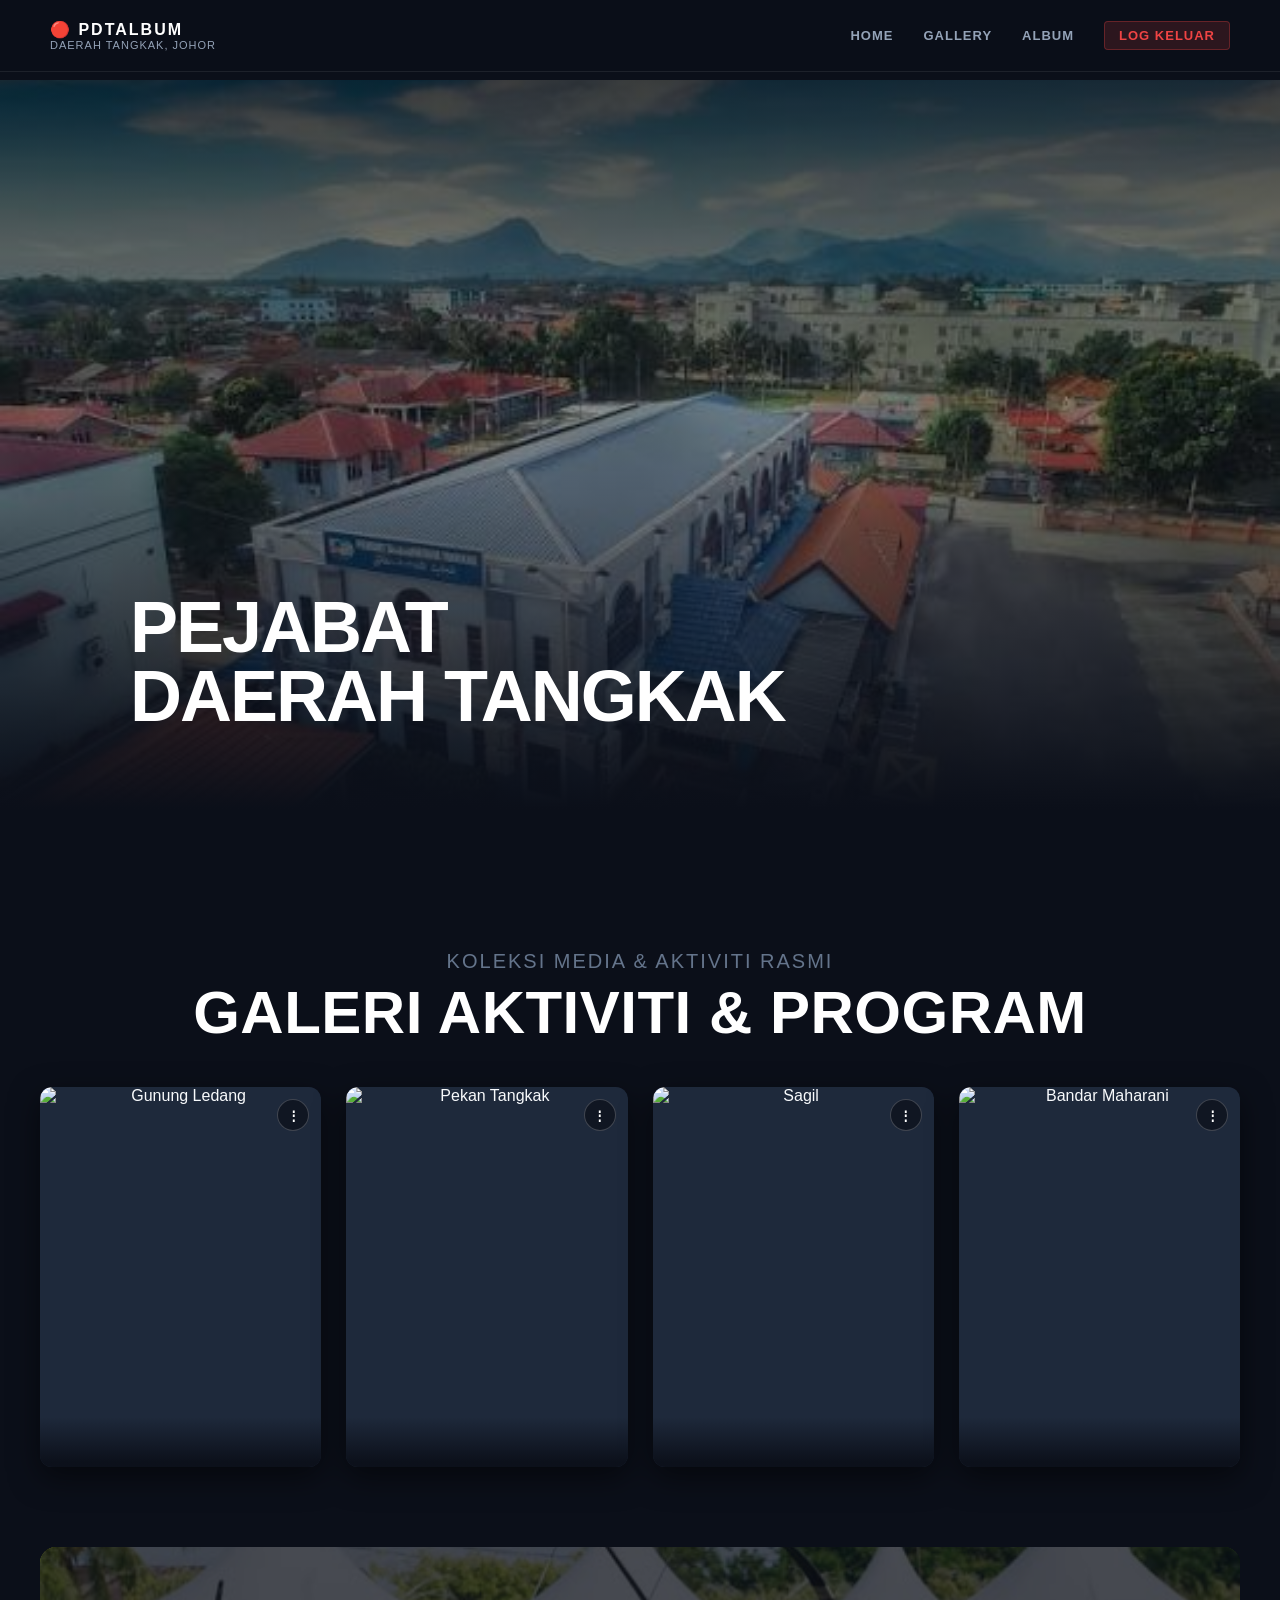
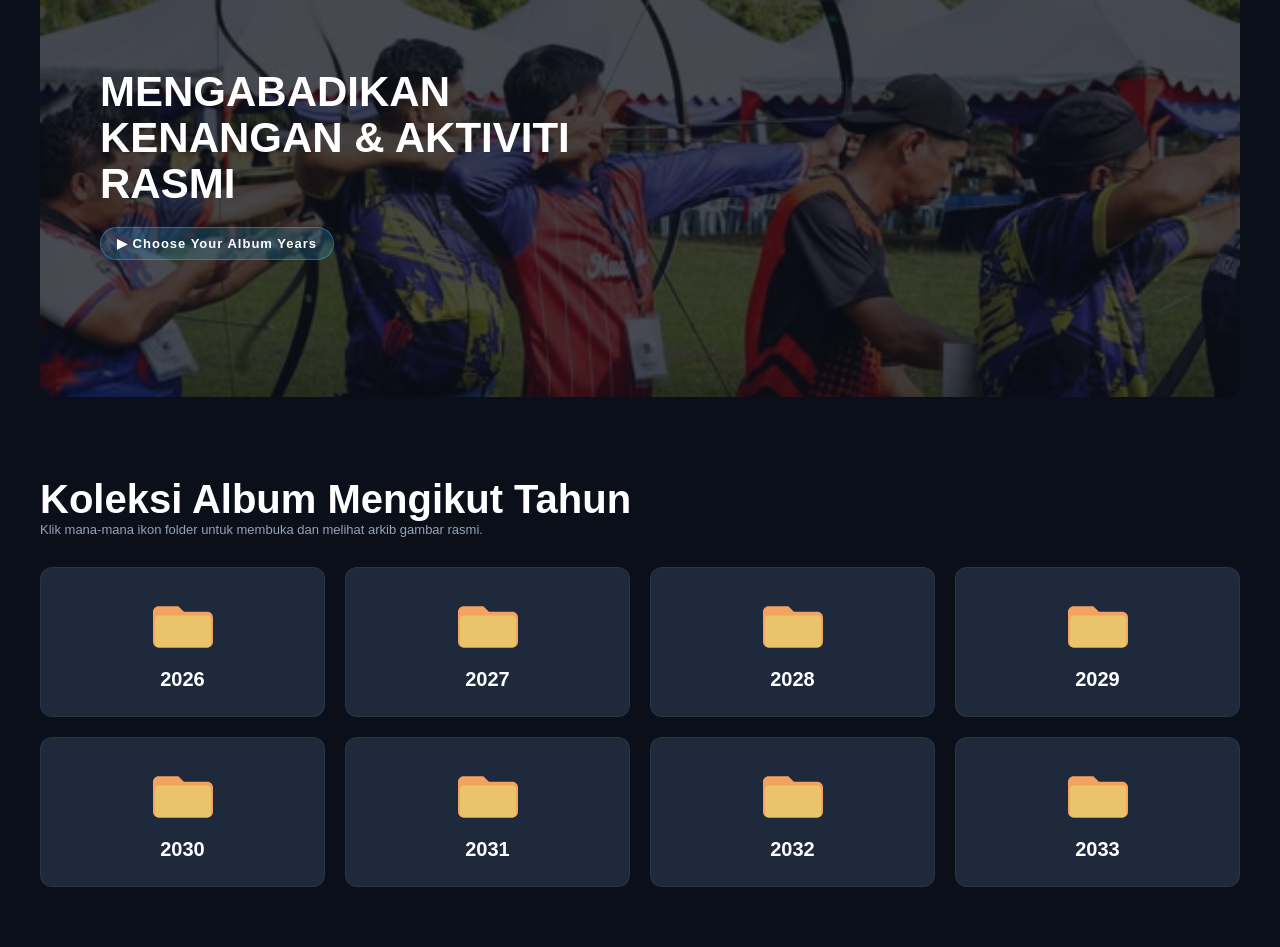
==== commit 26104ebf: "Add files via upload" ====
--- a/album.html
+++ b/album.html
@@ -56,48 +56,49 @@
                 <div class="destinations-grid" id="mainBentoGrid">
                     
                     <div class="destination-card">
-                        <img src="img/pic4.jpg" alt="Gunung Ledang" class="gallery-img">
-                        <div class="card-info"></div>
-                        <div class="image-action-container">
-                            <button class="menu-trigger-btn" onclick="toggleActionMenu(event, this)">⋮</button>
-                            <div class="action-dropdown-menu">
-                                <a href="img/pic4.jpg" download>Muat Turun</a>
-                                <button class="delete-option admin-only" onclick="this.closest('.destination-card').remove()">Padam</button>
-                            </div>
-                        </div>
-                    </div>
-
-                    <div class="destination-card">
-                        <img src="img/pic2.jpg" alt="Pekan Tangkak" class="gallery-img">
-                        <div class="card-info"></div>
-                        <div class="image-action-container">
-                            <button class="menu-trigger-btn" onclick="toggleActionMenu(event, this)">⋮</button>
-                            <div class="action-dropdown-menu">
-                                <a href="img/pic2.jpg" download>Muat Turun</a>
-                                <button class="delete-option admin-only" onclick="this.closest('.destination-card').remove()">Padam</button>
-                            </div>
-                        </div>
-                    </div>
-
-                    <div class="destination-card">
-                        <img src="img/pic3.jpg" alt="Sagil" class="gallery-img">
-                        <div class="card-info"></div>
-                        <div class="image-action-container">
-                            <button class="menu-trigger-btn" onclick="toggleActionMenu(event, this)">⋮</button>
-                            <div class="action-dropdown-menu">
-                                <a href="img/pic3.jpg" download>Muat Turun</a>
-                                <button class="delete-option admin-only" onclick="this.closest('.destination-card').remove()">Padam</button>
-                            </div>
-                        </div>
-                    </div>
-
-                    <div class="destination-card">
-                        <img src="img/pic5.jpg" alt="Bandar Maharani" class="gallery-img">
-                        <div class="card-info"></div>
-                        <div class="image-action-container">
-                            <button class="menu-trigger-btn" onclick="toggleActionMenu(event, this)">⋮</button>
-                            <div class="action-dropdown-menu">
-                                <a href="img/pic5.jpg" download>Muat Turun</a>
+                        <img src="https://cdn.jsdelivr.net/gh/aimanzhd48-afk/pdtalbum@main/img/pic4.jpg" alt="Gunung Ledang" class="gallery-img">
+                        <div class="card-info"></div>
+                        <div class="image-action-container">
+                            <button class="menu-trigger-btn" onclick="toggleActionMenu(event, this)">⋮</button>
+                            <div class="action-dropdown-menu">
+                                <a href="https://cdn.jsdelivr.net/gh/aimanzhd48-afk/pdtalbum@main/img/pic4.jpg" download>Muat Turun</a>
+                                <button class="delete-option admin-only" onclick="this.closest('.destination-card').remove()">Padam</button>
+                            </div>
+                        </div>
+                    </div>
+
+                    <div class="destination-card">
+                        <img src="https://cdn.jsdelivr.net/gh/aimanzhd48-afk/pdtalbum@main/img/pic2.jpg" alt="Pekan Tangkak" class="gallery-img">
+                        <div class="card-info"></div>
+                        <div class="image-action-container">
+                            <button class="menu-trigger-btn" onclick="toggleActionMenu(event, this)">⋮</button>
+                            <div class="action-dropdown-menu">
+                                <a href="https://cdn.jsdelivr.net/gh/aimanzhd48-afk/pdtalbum@main/img/pic2.jpg" download>Muat Turun</a>
+                                <button class="delete-option admin-only" onclick="this.closest('.destination-card').remove()">Padam</button>
+                            </div>
+
+                        </div>
+                    </div>
+
+                    <div class="destination-card">
+                        <img src="https://cdn.jsdelivr.net/gh/aimanzhd48-afk/pdtalbum@main/img/pic3.jpg" alt="Sagil" class="gallery-img">
+                        <div class="card-info"></div>
+                        <div class="image-action-container">
+                            <button class="menu-trigger-btn" onclick="toggleActionMenu(event, this)">⋮</button>
+                            <div class="action-dropdown-menu">
+                                <a href="https://cdn.jsdelivr.net/gh/aimanzhd48-afk/pdtalbum@main/img/pic3.jpg" download>Muat Turun</a>
+                                <button class="delete-option admin-only" onclick="this.closest('.destination-card').remove()">Padam</button>
+                            </div>
+                        </div>
+                    </div>
+
+                    <div class="destination-card">
+                        <img src="https://cdn.jsdelivr.net/gh/aimanzhd48-afk/pdtalbum@main/img/pic5.jpg" alt="Bandar Maharani" class="gallery-img">
+                        <div class="card-info"></div>
+                        <div class="image-action-container">
+                            <button class="menu-trigger-btn" onclick="toggleActionMenu(event, this)">⋮</button>
+                            <div class="action-dropdown-menu">
+                                <a href="https://cdn.jsdelivr.net/gh/aimanzhd48-afk/pdtalbum@main/img/pic5.jpg" download>Muat Turun</a>
                                 <button class="delete-option admin-only" onclick="this.closest('.destination-card').remove()">Padam</button>
                             </div>
                         </div>
@@ -209,7 +210,6 @@
             </div>
             <div class="modal-body">
                 <div class="modal-upload-box admin-only">
-
                     <p>Tambah gambar ke album ini:</p>
                     <input type="file" id="modalImageInput" accept="image/*">
                     <button onclick="uploadToCurrentFolder()" class="btn-secondary">Muat Naik ke Album</button>
